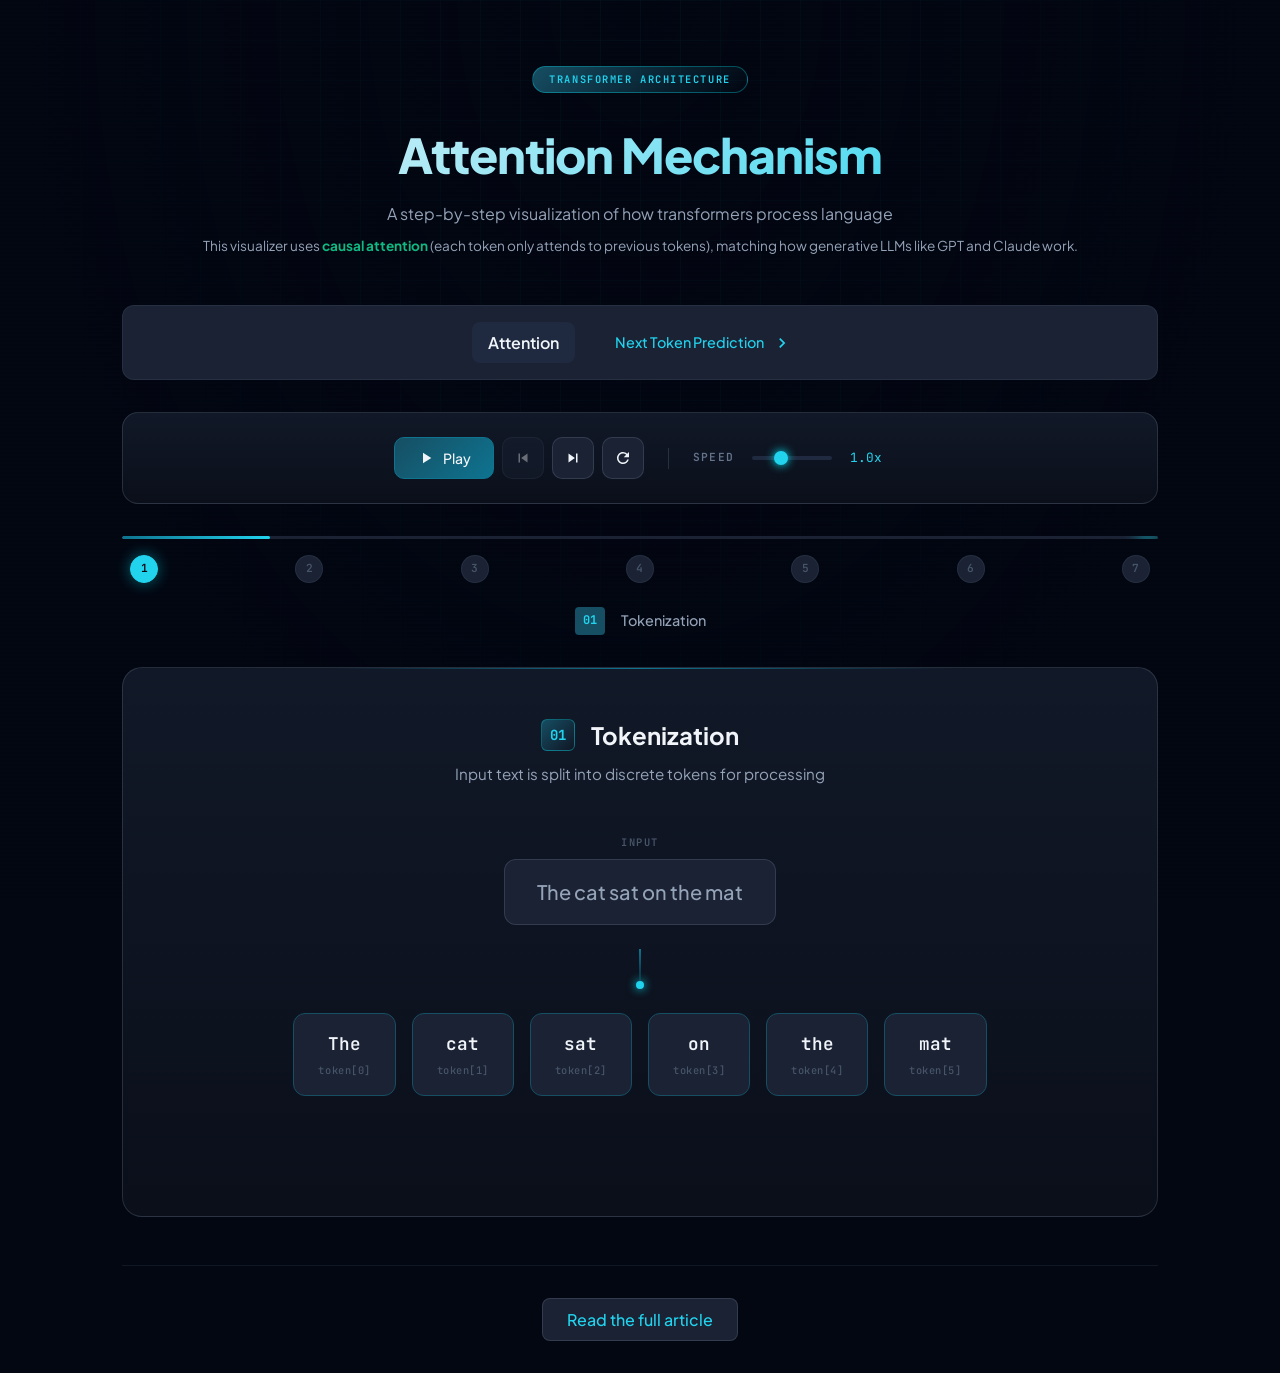
==== 2026-01-24-attention/visualizer/index.html @ 6d50a208 "docs: sync articles from thought-leadership" ====
<!DOCTYPE html>
<html lang="en">
<head>
    <meta charset="UTF-8">
    <meta name="viewport" content="width=device-width, initial-scale=1.0">
    <title>Attention Mechanism Visualizer</title>
    <link rel="preconnect" href="https://fonts.googleapis.com">
    <link rel="preconnect" href="https://fonts.gstatic.com" crossorigin>
    <link href="https://fonts.googleapis.com/css2?family=JetBrains+Mono:wght@400;500;600;700&family=Plus+Jakarta+Sans:wght@400;500;600;700;800&display=swap" rel="stylesheet">
    <link rel="stylesheet" href="style.css">
    <link rel="stylesheet" href="prediction.css">
</head>
<body>
    <div class="grid-bg"></div>
    <div class="scanline"></div>

    <div class="container">
        <header>
            <div class="badge">TRANSFORMER ARCHITECTURE</div>
            <h1>Attention Mechanism</h1>
            <p class="subtitle">A step-by-step visualization of how transformers process language</p>
            <p class="causal-note" style="font-size: 0.85rem; color: #94a3b8; margin-top: 0.5rem;">This visualizer uses <strong style="color: #10b981;">causal attention</strong> (each token only attends to previous tokens), matching how generative LLMs like GPT and Claude work.</p>
        </header>

        <nav class="visualizer-nav">
            <span class="nav-current">Attention</span>
            <a href="prediction.html" class="nav-link">
                Next Token Prediction
                <svg class="nav-icon" viewBox="0 0 24 24" fill="currentColor">
                    <path d="M8.59 16.59L13.17 12 8.59 7.41 10 6l6 6-6 6-1.41-1.41z"/>
                </svg>
            </a>
        </nav>

        <div class="control-panel">
            <div class="control-group">
                <button id="playPause" class="btn btn-primary">
                    <svg class="icon play-icon" viewBox="0 0 24 24" fill="currentColor">
                        <path d="M8 5v14l11-7z"/>
                    </svg>
                    <svg class="icon pause-icon" viewBox="0 0 24 24" fill="currentColor" style="display:none">
                        <path d="M6 19h4V5H6v14zm8-14v14h4V5h-4z"/>
                    </svg>
                    <span class="btn-text">Play</span>
                </button>
                <button id="stepBack" class="btn btn-secondary">
                    <svg class="icon" viewBox="0 0 24 24" fill="currentColor">
                        <path d="M6 6h2v12H6zm3.5 6l8.5 6V6z"/>
                    </svg>
                </button>
                <button id="stepForward" class="btn btn-secondary">
                    <svg class="icon" viewBox="0 0 24 24" fill="currentColor">
                        <path d="M6 18l8.5-6L6 6v12zM16 6v12h2V6h-2z"/>
                    </svg>
                </button>
                <button id="reset" class="btn btn-secondary">
                    <svg class="icon" viewBox="0 0 24 24" fill="currentColor">
                        <path d="M17.65 6.35A7.958 7.958 0 0012 4c-4.42 0-7.99 3.58-7.99 8s3.57 8 7.99 8c3.73 0 6.84-2.55 7.73-6h-2.08A5.99 5.99 0 0112 18c-3.31 0-6-2.69-6-6s2.69-6 6-6c1.66 0 3.14.69 4.22 1.78L13 11h7V4l-2.35 2.35z"/>
                    </svg>
                </button>
            </div>
            <div class="speed-control">
                <label for="speed">SPEED</label>
                <input type="range" id="speed" min="0.5" max="2" step="0.25" value="1">
                <span id="speedValue" class="speed-value">1.0x</span>
            </div>
        </div>

        <div class="progress-container">
            <div class="progress-track">
                <div class="progress-fill" id="progressFill"></div>
                <div class="progress-glow" id="progressGlow"></div>
            </div>
            <div class="step-markers">
                <div class="step-marker" data-step="1">1</div>
                <div class="step-marker" data-step="2">2</div>
                <div class="step-marker" data-step="3">3</div>
                <div class="step-marker" data-step="4">4</div>
                <div class="step-marker" data-step="5">5</div>
                <div class="step-marker" data-step="6">6</div>
                <div class="step-marker" data-step="7">7</div>
            </div>
            <div class="step-label" id="stepLabel">
                <span class="step-num">01</span>
                <span class="step-name">Tokenization</span>
            </div>
        </div>

        <main class="visualization-area">
            <!-- Step 1: Tokenization -->
            <section class="step step-1" id="step1">
                <div class="step-header">
                    <h2><span class="step-icon">01</span> Tokenization</h2>
                    <p class="step-desc">Input text is split into discrete tokens for processing</p>
                </div>
                <div class="input-display">
                    <div class="input-label">INPUT</div>
                    <div class="input-text" id="inputText">The cat sat on the mat</div>
                </div>
                <div class="connection-line"></div>
                <div class="tokens-container" id="tokensContainer"></div>
            </section>

            <!-- Step 2: Embeddings -->
            <section class="step step-2" id="step2">
                <div class="step-header">
                    <h2><span class="step-icon">02</span> Embeddings</h2>
                    <p class="step-desc">Each token is mapped to a high-dimensional vector representing its semantic meaning</p>
                </div>
                <div class="embeddings-container" id="embeddingsContainer"></div>
            </section>

            <!-- Step 3: Q, K, V Projections -->
            <section class="step step-3" id="step3">
                <div class="step-header">
                    <h2><span class="step-icon">03</span> Query, Key, Value Projections</h2>
                    <p class="step-desc">Each embedding is transformed into three distinct vectors through learned weight matrices</p>
                </div>
                <div class="qkv-container" id="qkvContainer">
                    <div class="qkv-column query-column">
                        <div class="qkv-header">
                            <div class="qkv-indicator"></div>
                            <h3>Query (Q)</h3>
                        </div>
                        <p class="qkv-desc">"What am I looking for?"</p>
                        <div class="qkv-vectors" id="queryVectors"></div>
                    </div>
                    <div class="qkv-column key-column">
                        <div class="qkv-header">
                            <div class="qkv-indicator"></div>
                            <h3>Key (K)</h3>
                        </div>
                        <p class="qkv-desc">"What do I contain?"</p>
                        <div class="qkv-vectors" id="keyVectors"></div>
                    </div>
                    <div class="qkv-column value-column">
                        <div class="qkv-header">
                            <div class="qkv-indicator"></div>
                            <h3>Value (V)</h3>
                        </div>
                        <p class="qkv-desc">"What information do I carry?"</p>
                        <div class="qkv-vectors" id="valueVectors"></div>
                    </div>
                </div>
            </section>

            <!-- Step 4: Attention Scores -->
            <section class="step step-4" id="step4">
                <div class="step-header">
                    <h2><span class="step-icon">04</span> Attention Scores</h2>
                    <p class="step-desc">Compute relevance between each Query and all Keys via dot product</p>
                </div>
                <div class="formula-display">
                    <code>Score[i,j] = Q[i] &middot; K[j] / &radic;d<sub>k</sub></code>
                </div>
                <div class="matrix-legend">
                    <div class="legend-item legend-query">
                        <span class="legend-dot"></span>
                        <span class="legend-label">Query (rows)</span>
                        <span class="legend-desc">"What am I looking for?"</span>
                    </div>
                    <div class="legend-item legend-key">
                        <span class="legend-dot"></span>
                        <span class="legend-label">Key (columns)</span>
                        <span class="legend-desc">"What do I contain?"</span>
                    </div>
                </div>
                <div class="matrix-container" id="scoresContainer">
                    <div class="matrix-y-axis">
                        <span class="axis-icon query-icon"></span>
                        <span class="axis-text">QUERY</span>
                    </div>
                    <div class="matrix-wrapper">
                        <div class="matrix-labels-top" id="keyLabels"></div>
                        <div class="matrix-content">
                            <div class="matrix-labels-side" id="queryLabels"></div>
                            <div class="attention-matrix" id="attentionMatrix"></div>
                        </div>
                    </div>
                    <div class="matrix-x-axis">
                        <span class="axis-icon key-icon"></span>
                        <span class="axis-text">KEY</span>
                    </div>
                </div>
            </section>

            <!-- Step 5: Softmax -->
            <section class="step step-5" id="step5">
                <div class="step-header">
                    <h2><span class="step-icon">05</span> Softmax Normalization</h2>
                    <p class="step-desc">Convert raw scores to probability distribution (each row sums to 1.0)</p>
                </div>
                <div class="formula-display">
                    <code>Attention[i] = softmax(Scores[i])</code>
                </div>
                <div class="matrix-legend">
                    <div class="legend-item legend-query">
                        <span class="legend-dot"></span>
                        <span class="legend-label">Query (rows)</span>
                        <span class="legend-desc">"What am I looking for?"</span>
                    </div>
                    <div class="legend-item legend-key">
                        <span class="legend-dot"></span>
                        <span class="legend-label">Key (columns)</span>
                        <span class="legend-desc">"What do I contain?"</span>
                    </div>
                </div>
                <div class="matrix-container" id="softmaxContainer">
                    <div class="matrix-y-axis">
                        <span class="axis-icon query-icon"></span>
                        <span class="axis-text">QUERY</span>
                    </div>
                    <div class="matrix-wrapper">
                        <div class="matrix-labels-top" id="softmaxKeyLabels"></div>
                        <div class="matrix-content">
                            <div class="matrix-labels-side" id="softmaxQueryLabels"></div>
                            <div class="attention-matrix softmax-matrix" id="softmaxMatrix"></div>
                        </div>
                    </div>
                    <div class="matrix-x-axis">
                        <span class="axis-icon key-icon"></span>
                        <span class="axis-text">KEY</span>
                    </div>
                </div>
            </section>

            <!-- Step 6: Weighted Values -->
            <section class="step step-6" id="step6">
                <div class="step-header">
                    <h2><span class="step-icon">06</span> Weighted Combination</h2>
                    <p class="step-desc">Compute output as weighted sum of Value vectors based on attention weights</p>
                </div>
                <div class="weighted-container" id="weightedContainer">
                    <div class="weighted-example" id="weightedExample">
                        <div class="weighted-focus">
                            <span class="focus-label">COMPUTING OUTPUT FOR</span>
                            <div class="weighted-token" id="highlightedToken">sat</div>
                        </div>
                        <div class="weighted-calculation" id="weightedCalc"></div>
                        <div class="weighted-result" id="weightedResult"></div>
                    </div>
                </div>
            </section>

            <!-- Step 7: Output -->
            <section class="step step-7" id="step7">
                <div class="step-header">
                    <h2><span class="step-icon">07</span> Contextual Outputs</h2>
                    <p class="step-desc">Each token now carries contextual information from tokens it attended to</p>
                </div>
                <div class="output-container" id="outputContainer">
                    <div class="output-tokens" id="outputTokens"></div>
                    <div class="output-insight">
                        <div class="insight-icon">
                            <svg viewBox="0 0 24 24" fill="currentColor">
                                <path d="M9 21c0 .55.45 1 1 1h4c.55 0 1-.45 1-1v-1H9v1zm3-19C8.14 2 5 5.14 5 9c0 2.38 1.19 4.47 3 5.74V17c0 .55.45 1 1 1h6c.55 0 1-.45 1-1v-2.26c1.81-1.27 3-3.36 3-5.74 0-3.86-3.14-7-7-7z"/>
                            </svg>
                        </div>
                        <p><strong>"sat"</strong> now encodes information about <strong>"cat"</strong> (the subject) and <strong>"The"</strong> (context)</p>
                        <p class="insight-detail">With causal attention, each token only sees previous tokens. This is how generative LLMs build context left-to-right.</p>
                    </div>
                </div>
            </section>
        </main>

        <footer>
            <div class="footer-content">
                <a href="../attention-substack.md" class="article-link">Read the full article</a>
            </div>
        </footer>
    </div>

    <script src="attention.js"></script>
</body>
</html>
---- 2026-01-24-attention/visualizer/style.css ----
/* Neural Blueprint - Attention Visualizer
   A technical schematic aesthetic for visualizing transformer attention */

/* ===== RESET & VARIABLES ===== */
*, *::before, *::after {
    box-sizing: border-box;
}

:root {
    /* Deep space palette */
    --bg-void: #030712;
    --bg-primary: #0a0f1a;
    --bg-secondary: #111827;
    --bg-tertiary: #1a2234;
    --bg-elevated: #1f2a40;

    /* Electric accents */
    --cyan-glow: #00f0ff;
    --cyan-bright: #22d3ee;
    --cyan-muted: #0e7490;
    --cyan-dim: #164e63;

    /* Warm highlights */
    --amber-glow: #fbbf24;
    --amber-bright: #f59e0b;
    --amber-muted: #b45309;

    /* Semantic colors */
    --query-color: #3b82f6;
    --query-glow: #60a5fa;
    --key-color: #10b981;
    --key-glow: #34d399;
    --value-color: #a855f7;
    --value-glow: #c084fc;

    /* Text */
    --text-primary: #f1f5f9;
    --text-secondary: #94a3b8;
    --text-tertiary: #64748b;
    --text-dim: #475569;

    /* Borders */
    --border-subtle: rgba(148, 163, 184, 0.1);
    --border-default: rgba(148, 163, 184, 0.2);
    --border-accent: rgba(0, 240, 255, 0.3);

    /* Typography */
    --font-display: 'Plus Jakarta Sans', -apple-system, BlinkMacSystemFont, sans-serif;
    --font-mono: 'JetBrains Mono', 'SF Mono', 'Fira Code', monospace;

    /* Spacing */
    --space-xs: 0.25rem;
    --space-sm: 0.5rem;
    --space-md: 1rem;
    --space-lg: 1.5rem;
    --space-xl: 2rem;
    --space-2xl: 3rem;

    /* Animation */
    --ease-out-expo: cubic-bezier(0.16, 1, 0.3, 1);
    --ease-in-out: cubic-bezier(0.4, 0, 0.2, 1);
}

/* ===== BASE ===== */
html {
    font-size: 16px;
    -webkit-font-smoothing: antialiased;
    -moz-osx-font-smoothing: grayscale;
}

body {
    font-family: var(--font-display);
    background: var(--bg-void);
    color: var(--text-primary);
    margin: 0;
    padding: 0;
    min-height: 100vh;
    line-height: 1.6;
    overflow-x: hidden;
}

/* ===== GRID BACKGROUND ===== */
.grid-bg {
    position: fixed;
    inset: 0;
    background-image:
        linear-gradient(rgba(0, 240, 255, 0.03) 1px, transparent 1px),
        linear-gradient(90deg, rgba(0, 240, 255, 0.03) 1px, transparent 1px);
    background-size: 40px 40px;
    pointer-events: none;
    z-index: 0;
}

.grid-bg::after {
    content: '';
    position: absolute;
    inset: 0;
    background: radial-gradient(ellipse at 50% 0%, transparent 0%, var(--bg-void) 70%);
}

/* Subtle scanline effect */
.scanline {
    position: fixed;
    inset: 0;
    background: repeating-linear-gradient(
        0deg,
        transparent,
        transparent 2px,
        rgba(0, 0, 0, 0.03) 2px,
        rgba(0, 0, 0, 0.03) 4px
    );
    pointer-events: none;
    z-index: 1;
}

/* ===== CONTAINER ===== */
.container {
    position: relative;
    z-index: 2;
    max-width: 1100px;
    margin: 0 auto;
    padding: var(--space-xl);
}

/* ===== HEADER ===== */
header {
    text-align: center;
    margin-bottom: var(--space-2xl);
    padding-top: var(--space-xl);
}

.badge {
    display: inline-block;
    padding: var(--space-xs) var(--space-md);
    background: linear-gradient(135deg, var(--cyan-dim), transparent);
    border: 1px solid var(--border-accent);
    border-radius: 100px;
    font-family: var(--font-mono);
    font-size: 0.65rem;
    font-weight: 600;
    letter-spacing: 0.15em;
    color: var(--cyan-bright);
    margin-bottom: var(--space-lg);
    text-transform: uppercase;
}

header h1 {
    font-size: clamp(2rem, 5vw, 3rem);
    font-weight: 800;
    margin: 0 0 var(--space-sm) 0;
    background: linear-gradient(135deg, var(--text-primary) 0%, var(--cyan-bright) 50%, var(--text-primary) 100%);
    background-size: 200% auto;
    -webkit-background-clip: text;
    -webkit-text-fill-color: transparent;
    background-clip: text;
    animation: shimmer 8s linear infinite;
    letter-spacing: -0.02em;
}

@keyframes shimmer {
    0%, 100% { background-position: 0% center; }
    50% { background-position: 200% center; }
}

.subtitle {
    color: var(--text-secondary);
    font-size: 1rem;
    margin: 0;
    font-weight: 400;
}

/* ===== CONTROL PANEL ===== */
.control-panel {
    display: flex;
    flex-wrap: wrap;
    gap: var(--space-lg);
    justify-content: center;
    align-items: center;
    margin-bottom: var(--space-xl);
    padding: var(--space-lg);
    background: linear-gradient(180deg, var(--bg-secondary), var(--bg-primary));
    border: 1px solid var(--border-default);
    border-radius: 16px;
    position: relative;
}

.control-panel::before {
    content: '';
    position: absolute;
    inset: -1px;
    border-radius: 17px;
    background: linear-gradient(180deg, var(--border-accent), transparent);
    z-index: -1;
    opacity: 0.5;
}

.control-group {
    display: flex;
    gap: var(--space-sm);
}

.btn {
    display: flex;
    align-items: center;
    justify-content: center;
    gap: var(--space-sm);
    padding: var(--space-sm) var(--space-md);
    border: 1px solid var(--border-default);
    border-radius: 10px;
    background: var(--bg-tertiary);
    color: var(--text-primary);
    font-family: var(--font-display);
    font-size: 0.875rem;
    font-weight: 500;
    cursor: pointer;
    transition: all 0.2s var(--ease-in-out);
    position: relative;
    overflow: hidden;
}

.btn::before {
    content: '';
    position: absolute;
    inset: 0;
    background: linear-gradient(180deg, rgba(255,255,255,0.05), transparent);
    opacity: 0;
    transition: opacity 0.2s;
}

.btn:hover::before {
    opacity: 1;
}

.btn:hover {
    border-color: var(--cyan-muted);
    transform: translateY(-1px);
}

.btn:active {
    transform: translateY(0);
}

.btn:disabled {
    opacity: 0.4;
    cursor: not-allowed;
    transform: none;
}

.btn-primary {
    background: linear-gradient(135deg, var(--cyan-dim), var(--cyan-muted));
    border-color: var(--cyan-muted);
    min-width: 100px;
}

.btn-primary:hover {
    background: linear-gradient(135deg, var(--cyan-muted), var(--cyan-dim));
    border-color: var(--cyan-bright);
    box-shadow: 0 0 20px rgba(0, 240, 255, 0.2);
}

.btn .icon {
    width: 18px;
    height: 18px;
}

.btn-secondary {
    width: 42px;
    height: 42px;
    padding: 0;
}

.speed-control {
    display: flex;
    align-items: center;
    gap: var(--space-md);
    padding-left: var(--space-lg);
    border-left: 1px solid var(--border-default);
}

.speed-control label {
    font-family: var(--font-mono);
    font-size: 0.7rem;
    font-weight: 600;
    letter-spacing: 0.1em;
    color: var(--text-tertiary);
}

.speed-control input[type="range"] {
    width: 80px;
    height: 4px;
    -webkit-appearance: none;
    appearance: none;
    background: var(--bg-elevated);
    border-radius: 2px;
    cursor: pointer;
}

.speed-control input[type="range"]::-webkit-slider-thumb {
    -webkit-appearance: none;
    width: 14px;
    height: 14px;
    background: var(--cyan-bright);
    border-radius: 50%;
    box-shadow: 0 0 10px var(--cyan-glow);
    cursor: pointer;
}

.speed-value {
    font-family: var(--font-mono);
    font-size: 0.8rem;
    color: var(--cyan-bright);
    min-width: 36px;
}

/* ===== PROGRESS ===== */
.progress-container {
    margin-bottom: var(--space-xl);
}

.progress-track {
    height: 3px;
    background: var(--bg-tertiary);
    border-radius: 2px;
    position: relative;
    overflow: hidden;
}

.progress-fill {
    position: absolute;
    left: 0;
    top: 0;
    height: 100%;
    width: 14.28%;
    background: linear-gradient(90deg, var(--cyan-muted), var(--cyan-bright));
    border-radius: 2px;
    transition: width 0.5s var(--ease-out-expo);
}

.progress-glow {
    position: absolute;
    right: 0;
    top: -4px;
    width: 20px;
    height: 11px;
    background: var(--cyan-glow);
    filter: blur(8px);
    opacity: 0.6;
    transition: left 0.5s var(--ease-out-expo);
}

.step-markers {
    display: flex;
    justify-content: space-between;
    margin-top: var(--space-md);
    padding: 0 var(--space-sm);
}

.step-marker {
    width: 28px;
    height: 28px;
    display: flex;
    align-items: center;
    justify-content: center;
    font-family: var(--font-mono);
    font-size: 0.7rem;
    font-weight: 600;
    color: var(--text-dim);
    background: var(--bg-tertiary);
    border: 1px solid var(--border-subtle);
    border-radius: 50%;
    transition: all 0.3s var(--ease-in-out);
}

.step-marker.active {
    color: var(--bg-void);
    background: var(--cyan-bright);
    border-color: var(--cyan-bright);
    box-shadow: 0 0 15px rgba(0, 240, 255, 0.4);
}

.step-marker.completed {
    color: var(--cyan-bright);
    border-color: var(--cyan-muted);
}

.step-label {
    display: flex;
    align-items: center;
    justify-content: center;
    gap: var(--space-md);
    margin-top: var(--space-lg);
    font-family: var(--font-display);
}

.step-num {
    font-family: var(--font-mono);
    font-size: 0.75rem;
    font-weight: 700;
    color: var(--cyan-bright);
    padding: var(--space-xs) var(--space-sm);
    background: var(--cyan-dim);
    border-radius: 4px;
}

.step-name {
    font-size: 0.9rem;
    font-weight: 500;
    color: var(--text-secondary);
}

/* ===== VISUALIZATION AREA ===== */
.visualization-area {
    background: linear-gradient(180deg, var(--bg-secondary), var(--bg-primary));
    border: 1px solid var(--border-default);
    border-radius: 20px;
    padding: var(--space-2xl);
    min-height: 550px;
    position: relative;
    overflow: hidden;
}

.visualization-area::before {
    content: '';
    position: absolute;
    top: 0;
    left: 50%;
    transform: translateX(-50%);
    width: 60%;
    height: 1px;
    background: linear-gradient(90deg, transparent, var(--cyan-muted), transparent);
}

.step {
    display: none;
    animation: stepFadeIn 0.6s var(--ease-out-expo);
}

.step.active {
    display: block;
}

@keyframes stepFadeIn {
    from {
        opacity: 0;
        transform: translateY(20px);
    }
    to {
        opacity: 1;
        transform: translateY(0);
    }
}

.step-header {
    text-align: center;
    margin-bottom: var(--space-2xl);
}

.step-header h2 {
    font-size: 1.5rem;
    font-weight: 700;
    margin: 0 0 var(--space-sm) 0;
    color: var(--text-primary);
    display: flex;
    align-items: center;
    justify-content: center;
    gap: var(--space-md);
}

.step-icon {
    font-family: var(--font-mono);
    font-size: 0.875rem;
    font-weight: 700;
    color: var(--cyan-bright);
    padding: var(--space-xs) var(--space-sm);
    background: linear-gradient(135deg, var(--cyan-dim), transparent);
    border: 1px solid var(--border-accent);
    border-radius: 6px;
}

.step-desc {
    color: var(--text-secondary);
    font-size: 0.95rem;
    margin: 0;
    max-width: 600px;
    margin-inline: auto;
}

/* ===== STEP 1: TOKENIZATION ===== */
.input-display {
    display: flex;
    flex-direction: column;
    align-items: center;
    gap: var(--space-sm);
    margin-bottom: var(--space-lg);
}

.input-label {
    font-family: var(--font-mono);
    font-size: 0.65rem;
    font-weight: 600;
    letter-spacing: 0.15em;
    color: var(--text-dim);
}

.input-text {
    font-size: 1.25rem;
    font-weight: 500;
    color: var(--text-secondary);
    padding: var(--space-md) var(--space-xl);
    background: var(--bg-tertiary);
    border: 1px solid var(--border-default);
    border-radius: 12px;
    position: relative;
}

.connection-line {
    width: 2px;
    height: 40px;
    background: linear-gradient(180deg, var(--cyan-muted), transparent);
    margin: 0 auto var(--space-lg);
    position: relative;
}

.connection-line::after {
    content: '';
    position: absolute;
    bottom: 0;
    left: 50%;
    transform: translateX(-50%);
    width: 8px;
    height: 8px;
    background: var(--cyan-bright);
    border-radius: 50%;
    box-shadow: 0 0 10px var(--cyan-glow);
    animation: pulse 2s ease-in-out infinite;
}

@keyframes pulse {
    0%, 100% { opacity: 1; transform: translateX(-50%) scale(1); }
    50% { opacity: 0.5; transform: translateX(-50%) scale(0.8); }
}

.tokens-container {
    display: flex;
    flex-wrap: wrap;
    gap: var(--space-md);
    justify-content: center;
}

.token {
    display: flex;
    flex-direction: column;
    align-items: center;
    gap: var(--space-xs);
    padding: var(--space-md) var(--space-lg);
    background: var(--bg-tertiary);
    border: 1px solid var(--cyan-dim);
    border-radius: 12px;
    font-family: var(--font-mono);
    opacity: 0;
    transform: translateY(20px) scale(0.9);
    transition: all 0.4s var(--ease-out-expo);
    position: relative;
    overflow: hidden;
}

.token::before {
    content: '';
    position: absolute;
    inset: 0;
    background: linear-gradient(135deg, rgba(0, 240, 255, 0.1), transparent);
    opacity: 0;
    transition: opacity 0.3s;
}

.token.visible {
    opacity: 1;
    transform: translateY(0) scale(1);
}

.token:hover {
    border-color: var(--cyan-bright);
    box-shadow: 0 0 25px rgba(0, 240, 255, 0.15);
}

.token:hover::before {
    opacity: 1;
}

.token-text {
    font-size: 1.1rem;
    font-weight: 600;
    color: var(--text-primary);
}

.token-index {
    font-size: 0.65rem;
    font-weight: 500;
    color: var(--text-dim);
    letter-spacing: 0.05em;
}

/* ===== STEP 2: EMBEDDINGS ===== */
.embeddings-container {
    display: flex;
    flex-wrap: wrap;
    gap: var(--space-lg);
    justify-content: center;
}

.embedding {
    display: flex;
    flex-direction: column;
    align-items: center;
    gap: var(--space-sm);
    padding: var(--space-md);
    background: var(--bg-tertiary);
    border: 1px solid var(--border-default);
    border-radius: 12px;
    opacity: 0;
    transform: scale(0.8);
    transition: all 0.5s var(--ease-out-expo);
    min-width: 140px;
}

.embedding.visible {
    opacity: 1;
    transform: scale(1);
}

.embedding-label {
    font-family: var(--font-mono);
    font-size: 0.9rem;
    font-weight: 600;
    color: var(--cyan-bright);
}

.embedding-vector-text {
    font-family: var(--font-mono);
    font-size: 0.65rem;
    color: var(--text-dim);
    letter-spacing: -0.02em;
}

.embedding-vector {
    display: flex;
    flex-direction: column;
    gap: 3px;
    padding: var(--space-sm);
    background: var(--bg-elevated);
    border-radius: 8px;
    width: 100%;
}

.embedding-value {
    height: 6px;
    border-radius: 3px;
    background: linear-gradient(90deg, var(--cyan-muted), var(--cyan-bright));
    opacity: 0;
    transform: scaleX(0);
    transform-origin: left;
    transition: all 0.4s var(--ease-out-expo);
}

.embedding-value.visible {
    opacity: 1;
    transform: scaleX(1);
}

/* ===== STEP 3: Q, K, V ===== */
.qkv-container {
    display: grid;
    grid-template-columns: repeat(3, 1fr);
    gap: var(--space-xl);
}

.qkv-column {
    text-align: center;
}

.qkv-header {
    display: flex;
    align-items: center;
    justify-content: center;
    gap: var(--space-sm);
    margin-bottom: var(--space-xs);
}

.qkv-indicator {
    width: 10px;
    height: 10px;
    border-radius: 50%;
    animation: indicatorPulse 2s ease-in-out infinite;
}

@keyframes indicatorPulse {
    0%, 100% { opacity: 1; }
    50% { opacity: 0.4; }
}

.query-column .qkv-indicator { background: var(--query-color); box-shadow: 0 0 10px var(--query-glow); }
.key-column .qkv-indicator { background: var(--key-color); box-shadow: 0 0 10px var(--key-glow); }
.value-column .qkv-indicator { background: var(--value-color); box-shadow: 0 0 10px var(--value-glow); }

.qkv-column h3 {
    margin: 0;
    font-size: 1rem;
    font-weight: 700;
}

.query-column h3 { color: var(--query-glow); }
.key-column h3 { color: var(--key-glow); }
.value-column h3 { color: var(--value-glow); }

.qkv-desc {
    color: var(--text-dim);
    font-size: 0.8rem;
    font-style: italic;
    margin: 0 0 var(--space-md) 0;
}

.qkv-vectors {
    display: flex;
    flex-direction: column;
    gap: var(--space-sm);
    align-items: center;
}

.qkv-item {
    display: flex;
    align-items: center;
    gap: var(--space-sm);
    padding: var(--space-sm) var(--space-md);
    background: var(--bg-elevated);
    border-radius: 8px;
    opacity: 0;
    transform: translateX(-20px);
    transition: all 0.4s var(--ease-out-expo);
    width: 100%;
    max-width: 200px;
}

.query-column .qkv-item { border-left: 3px solid var(--query-color); }
.key-column .qkv-item { border-left: 3px solid var(--key-color); }
.value-column .qkv-item { border-left: 3px solid var(--value-color); }

.qkv-item.visible {
    opacity: 1;
    transform: translateX(0);
}

.qkv-token {
    font-family: var(--font-mono);
    font-size: 0.8rem;
    font-weight: 600;
    color: var(--text-primary);
    min-width: 36px;
    text-align: left;
}

.qkv-vector-text {
    font-family: var(--font-mono);
    font-size: 0.6rem;
    color: var(--text-dim);
    flex: 1;
    text-align: right;
}

.qkv-vector {
    display: flex;
    gap: 2px;
}

.qkv-cell {
    width: 6px;
    height: 16px;
    border-radius: 2px;
    transition: opacity 0.3s;
}

.query-column .qkv-cell { background: var(--query-color); }
.key-column .qkv-cell { background: var(--key-color); }
.value-column .qkv-cell { background: var(--value-color); }

/* ===== STEP 4 & 5: MATRICES ===== */
.formula-display {
    text-align: center;
    margin-bottom: var(--space-lg);
}

.formula-display code {
    font-family: var(--font-mono);
    font-size: 0.9rem;
    color: var(--cyan-bright);
    padding: var(--space-sm) var(--space-lg);
    background: var(--bg-tertiary);
    border: 1px solid var(--border-accent);
    border-radius: 8px;
    display: inline-block;
}

/* Matrix Legend */
.matrix-legend {
    display: flex;
    justify-content: center;
    gap: var(--space-2xl);
    margin-bottom: var(--space-xl);
    padding: var(--space-md) var(--space-xl);
    background: var(--bg-tertiary);
    border: 1px solid var(--border-subtle);
    border-radius: 12px;
}

.legend-item {
    display: flex;
    align-items: center;
    gap: var(--space-sm);
}

.legend-dot {
    width: 12px;
    height: 12px;
    border-radius: 50%;
    flex-shrink: 0;
}

.legend-query .legend-dot {
    background: var(--query-color);
    box-shadow: 0 0 8px var(--query-glow);
}

.legend-key .legend-dot {
    background: var(--key-color);
    box-shadow: 0 0 8px var(--key-glow);
}

.legend-label {
    font-family: var(--font-mono);
    font-size: 0.8rem;
    font-weight: 600;
    color: var(--text-primary);
}

.legend-query .legend-label {
    color: var(--query-glow);
}

.legend-key .legend-label {
    color: var(--key-glow);
}

.legend-desc {
    font-size: 0.75rem;
    color: var(--text-dim);
    font-style: italic;
}

.matrix-container {
    display: flex;
    flex-wrap: wrap;
    align-items: center;
    justify-content: center;
    gap: var(--space-md);
    position: relative;
}

/* Vertical axis (Query) */
.matrix-y-axis {
    display: flex;
    flex-direction: column;
    align-items: center;
    gap: var(--space-xs);
    writing-mode: vertical-rl;
    transform: rotate(180deg);
    padding: var(--space-sm);
}

.matrix-y-axis .axis-text {
    font-family: var(--font-mono);
    font-size: 0.7rem;
    font-weight: 700;
    letter-spacing: 0.15em;
    color: var(--query-glow);
}

/* Horizontal axis (Key) */
.matrix-x-axis {
    display: flex;
    align-items: center;
    justify-content: center;
    gap: var(--space-sm);
    padding: var(--space-sm);
    flex-basis: 100%;
    margin-top: var(--space-sm);
    /* Offset to align with matrix cells (accounting for y-axis + row labels) */
    padding-left: 100px;
}

.matrix-x-axis .axis-text {
    font-family: var(--font-mono);
    font-size: 0.7rem;
    font-weight: 700;
    letter-spacing: 0.15em;
    color: var(--key-glow);
}

/* Axis icons */
.axis-icon {
    width: 10px;
    height: 10px;
    border-radius: 50%;
}

.query-icon {
    background: var(--query-color);
    box-shadow: 0 0 6px var(--query-glow);
}

.key-icon {
    background: var(--key-color);
    box-shadow: 0 0 6px var(--key-glow);
}

.matrix-wrapper {
    position: relative;
    display: flex;
    flex-direction: column;
    gap: var(--space-sm);
    margin-bottom: var(--space-xl);
}

.matrix-labels-top {
    display: flex;
    gap: 4px;
    padding-left: 60px;
}

.matrix-content {
    display: flex;
    gap: var(--space-sm);
}

.matrix-labels-side {
    display: flex;
    flex-direction: column;
    gap: 4px;
    justify-content: flex-start;
}

.matrix-label {
    font-family: var(--font-mono);
    font-size: 0.7rem;
    font-weight: 500;
    width: 52px;
    height: 52px;
    display: flex;
    align-items: center;
    justify-content: center;
}

.matrix-row-label {
    font-family: var(--font-mono);
    font-size: 0.7rem;
    font-weight: 500;
    width: 56px;
    height: 52px;
    display: flex;
    align-items: center;
    justify-content: flex-end;
    padding-right: var(--space-sm);
}

.attention-matrix {
    display: grid;
    gap: 4px;
}

.attention-cell {
    width: 52px;
    height: 52px;
    border-radius: 6px;
    display: flex;
    align-items: center;
    justify-content: center;
    font-family: var(--font-mono);
    font-size: 0.7rem;
    font-weight: 600;
    transition: all 0.3s var(--ease-out-expo);
    opacity: 0;
    transform: scale(0.5);
    cursor: default;
    position: relative;
    overflow: hidden;
}

.attention-cell::before {
    content: '';
    position: absolute;
    inset: 0;
    background: linear-gradient(135deg, rgba(255,255,255,0.1), transparent);
    opacity: 0;
    transition: opacity 0.2s;
}

.attention-cell.visible {
    opacity: 1;
    transform: scale(1);
}

.attention-cell:hover {
    transform: scale(1.1);
    z-index: 10;
    box-shadow: 0 0 20px rgba(0, 0, 0, 0.5);
}

.attention-cell:hover::before {
    opacity: 1;
}

/* Softmax matrix specific styles */
.softmax-matrix .attention-cell {
    font-weight: 700;
}

/* ===== STEP 6: WEIGHTED ===== */
.weighted-container {
    display: flex;
    justify-content: center;
}

.weighted-example {
    display: flex;
    flex-direction: column;
    align-items: center;
    gap: var(--space-xl);
    padding: var(--space-xl);
    background: var(--bg-tertiary);
    border: 1px solid var(--border-default);
    border-radius: 16px;
    width: 100%;
    max-width: 650px;
}

.weighted-focus {
    display: flex;
    flex-direction: column;
    align-items: center;
    gap: var(--space-sm);
}

.focus-label {
    font-family: var(--font-mono);
    font-size: 0.65rem;
    font-weight: 600;
    letter-spacing: 0.15em;
    color: var(--text-dim);
}

.weighted-token {
    font-family: var(--font-mono);
    font-size: 1.5rem;
    font-weight: 700;
    padding: var(--space-sm) var(--space-xl);
    background: linear-gradient(135deg, var(--amber-muted), var(--amber-bright));
    border-radius: 10px;
    color: var(--bg-void);
    box-shadow: 0 0 30px rgba(251, 191, 36, 0.3);
}

.weighted-calculation {
    display: flex;
    flex-direction: column;
    gap: var(--space-sm);
    width: 100%;
}

.weight-term {
    display: flex;
    align-items: center;
    gap: var(--space-sm);
    padding: var(--space-sm) var(--space-md);
    background: var(--bg-elevated);
    border-radius: 8px;
    opacity: 0;
    transform: translateX(-20px);
    transition: all 0.4s var(--ease-out-expo);
    font-size: 0.85rem;
}

.weight-term.visible {
    opacity: 1;
    transform: translateX(0);
}

.weight-value {
    font-family: var(--font-mono);
    font-weight: 700;
    color: var(--amber-bright);
    min-width: 45px;
}

.weight-times {
    color: var(--text-dim);
}

.weight-token {
    font-family: var(--font-mono);
    color: var(--value-glow);
    font-weight: 500;
}

.weight-vector-text {
    font-family: var(--font-mono);
    font-size: 0.7rem;
    color: var(--text-dim);
}

.weight-equals {
    color: var(--text-dim);
}

.weight-partial {
    font-family: var(--font-mono);
    font-size: 0.7rem;
    color: var(--key-glow);
    margin-left: auto;
}

.weighted-result {
    padding: var(--space-lg);
    background: var(--bg-secondary);
    border: 2px solid var(--key-color);
    border-radius: 12px;
    text-align: center;
    opacity: 0;
    transform: translateY(10px);
    transition: all 0.5s var(--ease-out-expo);
    width: 100%;
}

.weighted-result.visible {
    opacity: 1;
    transform: translateY(0);
}

.weighted-result-label {
    font-size: 0.8rem;
    color: var(--text-secondary);
    margin-bottom: var(--space-sm);
}

.weighted-result-value {
    font-family: var(--font-mono);
    font-size: 1rem;
    color: var(--key-glow);
}

/* ===== STEP 7: OUTPUT ===== */
.output-container {
    display: flex;
    flex-direction: column;
    align-items: center;
    gap: var(--space-2xl);
}

.output-tokens {
    display: grid;
    grid-template-columns: repeat(auto-fit, minmax(170px, 1fr));
    gap: var(--space-md);
    width: 100%;
    max-width: 900px;
}

.output-token {
    display: flex;
    flex-direction: column;
    gap: var(--space-sm);
    padding: var(--space-md);
    background: var(--bg-tertiary);
    border: 1px solid var(--key-dim, var(--border-default));
    border-radius: 12px;
    opacity: 0;
    transform: translateY(20px);
    transition: all 0.5s var(--ease-out-expo);
}

.output-token.visible {
    opacity: 1;
    transform: translateY(0);
}

.output-token.highlighted {
    border-color: var(--amber-bright);
    background: linear-gradient(135deg, rgba(251, 191, 36, 0.1), var(--bg-tertiary));
    box-shadow: 0 0 20px rgba(251, 191, 36, 0.15);
}

.output-token-label {
    font-family: var(--font-mono);
    font-size: 1rem;
    font-weight: 700;
    color: var(--text-primary);
    text-align: center;
}

.output-vector-text {
    font-family: var(--font-mono);
    font-size: 0.65rem;
    color: var(--key-glow);
    text-align: center;
}

/* Attention bar chart */
.attention-bars {
    display: flex;
    flex-direction: column;
    gap: 4px;
    margin-top: var(--space-sm);
    padding-top: var(--space-sm);
    border-top: 1px solid var(--border-subtle);
}

.attention-bar-item {
    display: flex;
    align-items: center;
    gap: 6px;
    font-size: 0.6rem;
}

.attention-bar-label {
    width: 26px;
    text-align: right;
    color: var(--text-dim);
    font-family: var(--font-mono);
    font-weight: 500;
}

.attention-bar-track {
    flex: 1;
    height: 6px;
    background: var(--bg-primary);
    border-radius: 3px;
    overflow: hidden;
}

.attention-bar-fill {
    height: 100%;
    background: var(--cyan-muted);
    border-radius: 3px;
    transition: width 0.5s var(--ease-out-expo);
    opacity: 0.5;
}

.attention-bar-fill.high {
    background: linear-gradient(90deg, var(--key-color), var(--key-glow));
    opacity: 1;
}

.attention-bar-fill.medium {
    background: var(--cyan-bright);
    opacity: 0.7;
}

.attention-bar-fill.low {
    background: var(--text-dim);
    opacity: 0.3;
}

.attention-bar-value {
    width: 28px;
    text-align: right;
    font-family: var(--font-mono);
    font-weight: 600;
    color: var(--text-dim);
}

.attention-bar-fill.high + .attention-bar-value,
.attention-bar-item:has(.attention-bar-fill.high) .attention-bar-value {
    color: var(--key-glow);
}

/* Output insight */
.output-insight {
    display: flex;
    align-items: flex-start;
    gap: var(--space-lg);
    padding: var(--space-lg);
    background: linear-gradient(135deg, var(--bg-tertiary), var(--bg-secondary));
    border: 1px solid var(--border-accent);
    border-radius: 12px;
    max-width: 600px;
}

.insight-icon {
    flex-shrink: 0;
    width: 40px;
    height: 40px;
    display: flex;
    align-items: center;
    justify-content: center;
    background: linear-gradient(135deg, var(--amber-muted), var(--amber-bright));
    border-radius: 10px;
    color: var(--bg-void);
}

.insight-icon svg {
    width: 22px;
    height: 22px;
}

.output-insight p {
    margin: 0 0 var(--space-sm) 0;
    color: var(--text-secondary);
    font-size: 0.95rem;
    line-height: 1.6;
}

.output-insight p:last-child {
    margin-bottom: 0;
}

.output-insight strong {
    color: var(--text-primary);
}

.insight-detail {
    font-size: 0.85rem !important;
    color: var(--text-tertiary) !important;
}

/* ===== FOOTER ===== */
footer {
    margin-top: var(--space-2xl);
    padding-top: var(--space-xl);
    border-top: 1px solid var(--border-subtle);
}

.footer-content {
    display: flex;
    flex-direction: column;
    align-items: center;
    gap: var(--space-md);
    text-align: center;
}

footer p {
    margin: 0;
    color: var(--text-dim);
    font-size: 0.85rem;
}

footer a {
    color: var(--cyan-bright);
    text-decoration: none;
    transition: color 0.2s;
}

footer a:hover {
    color: var(--cyan-glow);
    text-decoration: underline;
}

.article-link {
    display: inline-flex;
    align-items: center;
    gap: var(--space-sm);
    padding: var(--space-sm) var(--space-lg);
    background: var(--bg-tertiary);
    border: 1px solid var(--border-default);
    border-radius: 8px;
    font-weight: 500;
    transition: all 0.2s;
}

.article-link:hover {
    background: var(--bg-elevated);
    border-color: var(--cyan-muted);
    text-decoration: none;
}

/* ===== RESPONSIVE ===== */
@media (max-width: 768px) {
    .container {
        padding: var(--space-md);
    }

    .visualization-area {
        padding: var(--space-lg);
    }

    .qkv-container {
        grid-template-columns: 1fr;
        gap: var(--space-lg);
    }

    .control-panel {
        flex-direction: column;
    }

    .speed-control {
        padding-left: 0;
        border-left: none;
        padding-top: var(--space-md);
        border-top: 1px solid var(--border-default);
        width: 100%;
        justify-content: center;
    }

    .matrix-legend {
        flex-direction: column;
        gap: var(--space-md);
        align-items: flex-start;
    }

    .legend-desc {
        display: none;
    }

    .attention-cell,
    .matrix-label {
        width: 40px;
        height: 40px;
        font-size: 0.6rem;
    }

    .matrix-row-label {
        width: 44px;
        height: 40px;
        font-size: 0.6rem;
    }

    .matrix-y-axis {
        display: none;
    }

    .matrix-x-axis {
        position: static;
        transform: none;
        margin-top: var(--space-md);
    }

    .output-tokens {
        grid-template-columns: repeat(2, 1fr);
    }
}

@media (max-width: 480px) {
    .output-tokens {
        grid-template-columns: 1fr;
    }

    .step-markers {
        display: none;
    }
}
---- 2026-01-24-attention/visualizer/prediction.css ----
/* Prediction Visualizer - Additional Styles */

/* ===== NAVIGATION ===== */
.visualizer-nav {
    display: flex;
    align-items: center;
    justify-content: center;
    gap: var(--space-lg);
    margin-bottom: var(--space-xl);
    padding: var(--space-md);
    background: var(--bg-tertiary);
    border: 1px solid var(--border-subtle);
    border-radius: 12px;
}

.nav-link {
    display: flex;
    align-items: center;
    gap: var(--space-sm);
    color: var(--cyan-bright);
    text-decoration: none;
    font-size: 0.9rem;
    font-weight: 500;
    padding: var(--space-sm) var(--space-md);
    border-radius: 8px;
    transition: all 0.2s var(--ease-in-out);
}

.nav-link:hover {
    background: var(--bg-elevated);
    color: var(--cyan-glow);
}

.nav-icon {
    width: 20px;
    height: 20px;
}

.nav-current {
    color: var(--text-primary);
    font-weight: 600;
    padding: var(--space-sm) var(--space-md);
    background: var(--bg-elevated);
    border-radius: 8px;
}

/* ===== STEP 1: CONTEXT INPUT ===== */
.context-display {
    display: flex;
    flex-direction: column;
    align-items: center;
    gap: var(--space-sm);
    margin-bottom: var(--space-lg);
}

.context-label {
    font-family: var(--font-mono);
    font-size: 0.65rem;
    font-weight: 600;
    letter-spacing: 0.15em;
    color: var(--text-dim);
}

.context-text {
    font-size: 1.25rem;
    font-weight: 500;
    color: var(--text-primary);
    padding: var(--space-md) var(--space-xl);
    background: var(--bg-tertiary);
    border: 1px solid var(--border-default);
    border-radius: 12px;
}

.enriched-tokens-container {
    display: flex;
    flex-wrap: wrap;
    gap: var(--space-md);
    justify-content: center;
    margin-bottom: var(--space-lg);
}

.enriched-token {
    display: flex;
    flex-direction: column;
    align-items: center;
    gap: var(--space-xs);
    padding: var(--space-md) var(--space-lg);
    background: var(--bg-tertiary);
    border: 1px solid var(--border-default);
    border-radius: 12px;
    opacity: 0;
    transform: translateY(20px);
    transition: all 0.4s var(--ease-out-expo);
}

.enriched-token.visible {
    opacity: 1;
    transform: translateY(0);
}

.enriched-token.last-token {
    border-color: var(--amber-bright);
    background: linear-gradient(135deg, rgba(251, 191, 36, 0.1), var(--bg-tertiary));
    box-shadow: 0 0 20px rgba(251, 191, 36, 0.15);
}

.enriched-token .token-text {
    font-family: var(--font-mono);
    font-size: 1.1rem;
    font-weight: 600;
    color: var(--text-primary);
}

.enriched-token .token-vector {
    font-family: var(--font-mono);
    font-size: 0.65rem;
    color: var(--cyan-bright);
}

.enriched-token .token-index {
    font-family: var(--font-mono);
    font-size: 0.6rem;
    color: var(--text-dim);
}

.last-token-highlight {
    display: flex;
    flex-direction: column;
    align-items: center;
    gap: var(--space-sm);
    margin-top: var(--space-lg);
}

.highlight-label {
    font-family: var(--font-mono);
    font-size: 0.7rem;
    font-weight: 600;
    letter-spacing: 0.1em;
    color: var(--amber-bright);
}

.highlight-arrow svg {
    width: 32px;
    height: 32px;
    color: var(--amber-bright);
    animation: bounce 1.5s ease-in-out infinite;
}

@keyframes bounce {
    0%, 100% { transform: translateY(0); }
    50% { transform: translateY(-8px); }
}

/* ===== STEP 2: PROJECTION ===== */
.projection-container {
    display: flex;
    align-items: center;
    justify-content: center;
    gap: var(--space-xl);
    flex-wrap: wrap;
}

.hidden-state-box,
.logits-box {
    padding: var(--space-xl);
    background: var(--bg-tertiary);
    border: 1px solid var(--border-default);
    border-radius: 16px;
    text-align: center;
    min-width: 200px;
}

.hidden-state-box {
    border-color: var(--amber-muted);
}

.logits-box {
    border-color: var(--key-color);
}

.state-label,
.logits-label {
    font-family: var(--font-mono);
    font-size: 0.7rem;
    font-weight: 600;
    letter-spacing: 0.1em;
    color: var(--text-dim);
    margin-bottom: var(--space-sm);
}

.state-vector {
    font-family: var(--font-mono);
    font-size: 0.85rem;
    color: var(--amber-bright);
    margin-bottom: var(--space-sm);
}

.state-dim,
.logits-dim {
    font-size: 0.75rem;
    color: var(--text-tertiary);
}

.projection-arrow {
    display: flex;
    flex-direction: column;
    align-items: center;
    gap: var(--space-sm);
}

.arrow-line {
    width: 80px;
    height: 3px;
    background: linear-gradient(90deg, var(--amber-muted), var(--key-color));
    border-radius: 2px;
}

.arrow-label {
    font-family: var(--font-mono);
    font-size: 0.7rem;
    color: var(--text-dim);
}

.arrow-head svg {
    width: 24px;
    height: 24px;
    color: var(--key-color);
}

.logits-preview {
    display: flex;
    flex-direction: column;
    gap: var(--space-xs);
    max-height: 200px;
    overflow-y: auto;
}

.logit-item {
    display: flex;
    justify-content: space-between;
    gap: var(--space-md);
    padding: var(--space-xs) var(--space-sm);
    background: var(--bg-elevated);
    border-radius: 4px;
    font-family: var(--font-mono);
    font-size: 0.75rem;
    opacity: 0;
    transform: translateX(10px);
    transition: all 0.3s var(--ease-out-expo);
}

.logit-item.visible {
    opacity: 1;
    transform: translateX(0);
}

.logit-token {
    color: var(--text-primary);
}

.logit-value {
    color: var(--key-glow);
}

/* ===== STEP 3: TEMPERATURE & SOFTMAX ===== */
.temperature-control {
    display: flex;
    flex-wrap: wrap;
    align-items: center;
    justify-content: center;
    gap: var(--space-md);
    margin-bottom: var(--space-xl);
    padding: var(--space-lg);
    background: var(--bg-tertiary);
    border: 1px solid var(--border-default);
    border-radius: 12px;
}

.temperature-control label {
    font-family: var(--font-mono);
    font-size: 0.7rem;
    font-weight: 600;
    letter-spacing: 0.1em;
    color: var(--text-tertiary);
}

.temp-slider-wrapper {
    display: flex;
    flex-direction: column;
    align-items: center;
    gap: var(--space-xs);
}

.temperature-control input[type="range"] {
    width: 200px;
    height: 6px;
    -webkit-appearance: none;
    appearance: none;
    background: linear-gradient(90deg, var(--cyan-muted), var(--amber-muted));
    border-radius: 3px;
    cursor: pointer;
}

.temperature-control input[type="range"]::-webkit-slider-thumb {
    -webkit-appearance: none;
    width: 18px;
    height: 18px;
    background: var(--text-primary);
    border-radius: 50%;
    box-shadow: 0 0 10px rgba(255, 255, 255, 0.3);
    cursor: pointer;
}

.temp-value {
    font-family: var(--font-mono);
    font-size: 1rem;
    font-weight: 700;
    color: var(--cyan-bright);
    min-width: 40px;
    text-align: center;
}

.temp-labels {
    display: flex;
    width: 200px;
    justify-content: space-between;
    font-size: 0.65rem;
    color: var(--text-dim);
}

.temp-label-low {
    color: var(--cyan-bright);
}

.temp-label-high {
    color: var(--amber-bright);
}

.probability-chart {
    display: flex;
    flex-direction: column;
    gap: var(--space-sm);
    max-width: 600px;
    margin: 0 auto var(--space-xl);
}

.prob-bar {
    display: flex;
    align-items: center;
    gap: var(--space-md);
    opacity: 0;
    transform: translateX(-20px);
    transition: all 0.4s var(--ease-out-expo);
}

.prob-bar.visible {
    opacity: 1;
    transform: translateX(0);
}

.prob-token {
    font-family: var(--font-mono);
    font-size: 0.8rem;
    font-weight: 500;
    color: var(--text-secondary);
    min-width: 80px;
    text-align: right;
}

.prob-track {
    flex: 1;
    height: 24px;
    background: var(--bg-tertiary);
    border-radius: 4px;
    overflow: hidden;
}

.prob-fill {
    height: 100%;
    border-radius: 4px;
    transition: width 0.5s var(--ease-out-expo);
}

.prob-fill.high {
    background: linear-gradient(90deg, var(--key-color), var(--key-glow));
}

.prob-fill.medium {
    background: var(--cyan-muted);
}

.prob-fill.low {
    background: var(--text-dim);
    opacity: 0.5;
}

.prob-value {
    font-family: var(--font-mono);
    font-size: 0.75rem;
    font-weight: 600;
    color: var(--text-secondary);
    min-width: 55px;
    text-align: right;
}

.distribution-insight {
    display: flex;
    align-items: center;
    justify-content: center;
    gap: var(--space-md);
    padding: var(--space-md) var(--space-lg);
    background: var(--bg-tertiary);
    border: 1px solid var(--border-accent);
    border-radius: 8px;
    max-width: 600px;
    margin: 0 auto;
}

.insight-icon svg {
    width: 20px;
    height: 20px;
    color: var(--cyan-bright);
}

.insight-text {
    font-size: 0.85rem;
    color: var(--text-secondary);
}

/* ===== STEP 4: TOKEN SELECTION ===== */
.sampling-controls {
    display: flex;
    flex-wrap: wrap;
    align-items: center;
    justify-content: center;
    gap: var(--space-xl);
    margin-bottom: var(--space-xl);
    padding: var(--space-lg);
    background: var(--bg-tertiary);
    border: 1px solid var(--border-default);
    border-radius: 12px;
}

.sampling-method label,
.sampling-param label {
    font-family: var(--font-mono);
    font-size: 0.65rem;
    font-weight: 600;
    letter-spacing: 0.1em;
    color: var(--text-dim);
    margin-bottom: var(--space-sm);
    display: block;
}

.method-buttons {
    display: flex;
    gap: var(--space-xs);
}

.method-btn {
    padding: var(--space-sm) var(--space-md);
    background: var(--bg-elevated);
    border: 1px solid var(--border-default);
    border-radius: 6px;
    color: var(--text-secondary);
    font-family: var(--font-mono);
    font-size: 0.75rem;
    cursor: pointer;
    transition: all 0.2s var(--ease-in-out);
}

.method-btn:hover {
    border-color: var(--cyan-muted);
    color: var(--text-primary);
}

.method-btn.active {
    background: linear-gradient(135deg, var(--cyan-dim), var(--cyan-muted));
    border-color: var(--cyan-bright);
    color: var(--text-primary);
}

.sampling-param {
    display: flex;
    align-items: center;
    gap: var(--space-md);
}

.sampling-param input[type="range"] {
    width: 100px;
    height: 4px;
    -webkit-appearance: none;
    appearance: none;
    background: var(--bg-elevated);
    border-radius: 2px;
    cursor: pointer;
}

.sampling-param input[type="range"]::-webkit-slider-thumb {
    -webkit-appearance: none;
    width: 14px;
    height: 14px;
    background: var(--cyan-bright);
    border-radius: 50%;
    cursor: pointer;
}

#paramDisplay {
    font-family: var(--font-mono);
    font-size: 0.9rem;
    font-weight: 600;
    color: var(--cyan-bright);
    min-width: 30px;
}

.selection-visualization {
    display: flex;
    flex-wrap: wrap;
    gap: var(--space-xl);
    align-items: flex-start;
    justify-content: center;
}

.selection-chart {
    display: flex;
    flex-direction: column;
    gap: var(--space-sm);
    flex: 1;
    max-width: 500px;
}

.selection-bar {
    display: flex;
    align-items: center;
    gap: var(--space-md);
    opacity: 0;
    transform: translateX(-10px);
    transition: all 0.3s var(--ease-out-expo);
}

.selection-bar.visible {
    opacity: 1;
    transform: translateX(0);
}

.selection-bar.cutoff {
    padding-bottom: var(--space-sm);
    border-bottom: 2px dashed var(--amber-muted);
    margin-bottom: var(--space-sm);
}

.selection-bar.winner .sel-fill {
    box-shadow: 0 0 15px var(--amber-glow);
}

.sel-token {
    font-family: var(--font-mono);
    font-size: 0.75rem;
    font-weight: 500;
    color: var(--text-secondary);
    min-width: 70px;
    text-align: right;
}

.sel-track {
    flex: 1;
    height: 20px;
    background: var(--bg-tertiary);
    border-radius: 4px;
    overflow: hidden;
}

.sel-fill {
    height: 100%;
    border-radius: 4px;
    transition: all 0.3s var(--ease-out-expo);
}

.sel-fill.considered {
    background: linear-gradient(90deg, var(--key-color), var(--key-glow));
}

.sel-fill.excluded {
    background: var(--text-dim);
    opacity: 0.3;
}

.sel-fill.selected {
    background: linear-gradient(90deg, var(--amber-muted), var(--amber-bright));
}

.sel-value {
    font-family: var(--font-mono);
    font-size: 0.7rem;
    font-weight: 600;
    color: var(--text-secondary);
    min-width: 50px;
    text-align: right;
}

.sel-value.dim {
    color: var(--text-dim);
}

.selection-result {
    display: flex;
    flex-direction: column;
    align-items: center;
    gap: var(--space-lg);
    padding: var(--space-xl);
    background: var(--bg-tertiary);
    border: 1px solid var(--border-default);
    border-radius: 16px;
    min-width: 180px;
}

.dice-container {
    width: 60px;
    height: 60px;
    display: flex;
    align-items: center;
    justify-content: center;
}

.dice-container.hidden {
    display: none;
}

.dice-container.rolling .dice {
    animation: diceRoll 0.5s ease-in-out infinite;
}

@keyframes diceRoll {
    0%, 100% { transform: rotate(0deg); }
    25% { transform: rotate(15deg); }
    75% { transform: rotate(-15deg); }
}

.dice svg {
    width: 48px;
    height: 48px;
    color: var(--amber-bright);
}

.selected-token {
    display: flex;
    flex-direction: column;
    align-items: center;
    gap: var(--space-sm);
    opacity: 0;
    transform: scale(0.8);
    transition: all 0.4s var(--ease-out-expo);
}

.selected-token.visible {
    opacity: 1;
    transform: scale(1);
}

.selected-label {
    font-family: var(--font-mono);
    font-size: 0.65rem;
    font-weight: 600;
    letter-spacing: 0.1em;
    color: var(--text-dim);
}

.selected-word {
    font-family: var(--font-mono);
    font-size: 1.5rem;
    font-weight: 700;
    color: var(--bg-void);
    padding: var(--space-sm) var(--space-lg);
    background: linear-gradient(135deg, var(--amber-muted), var(--amber-bright));
    border-radius: 8px;
    box-shadow: 0 0 20px rgba(251, 191, 36, 0.3);
}

.method-description {
    text-align: center;
    margin-top: var(--space-xl);
    padding: var(--space-md) var(--space-lg);
    background: var(--bg-tertiary);
    border: 1px solid var(--border-subtle);
    border-radius: 8px;
    font-size: 0.85rem;
    color: var(--text-secondary);
}

.method-description strong {
    color: var(--cyan-bright);
}

/* ===== STEP 5: AUTOREGRESSIVE LOOP ===== */
.generation-container {
    display: flex;
    flex-direction: column;
    gap: var(--space-xl);
}

.generation-steps {
    display: flex;
    flex-direction: column;
    gap: var(--space-md);
}

.gen-step {
    display: flex;
    align-items: center;
    justify-content: center;
    gap: var(--space-lg);
    padding: var(--space-lg);
    background: var(--bg-tertiary);
    border: 1px solid var(--border-default);
    border-radius: 12px;
    opacity: 0;
    transform: translateY(10px);
    transition: all 0.4s var(--ease-out-expo);
}

.gen-step.visible {
    opacity: 1;
    transform: translateY(0);
}

.gen-context,
.gen-prediction {
    display: flex;
    flex-direction: column;
    align-items: center;
    gap: var(--space-sm);
}

.gen-label {
    font-family: var(--font-mono);
    font-size: 0.6rem;
    font-weight: 600;
    letter-spacing: 0.1em;
    color: var(--text-dim);
}

.gen-tokens {
    display: flex;
    flex-wrap: wrap;
    gap: var(--space-xs);
}

.gen-token {
    font-family: var(--font-mono);
    font-size: 0.85rem;
    font-weight: 500;
    padding: var(--space-xs) var(--space-sm);
    background: var(--bg-elevated);
    border-radius: 4px;
    color: var(--text-secondary);
}

.gen-token.generated {
    background: linear-gradient(135deg, var(--key-color), var(--key-glow));
    color: var(--bg-void);
}

.gen-arrow svg {
    width: 24px;
    height: 24px;
    color: var(--cyan-bright);
}

.gen-next {
    font-family: var(--font-mono);
    font-size: 1.25rem;
    font-weight: 700;
    color: var(--amber-bright);
    padding: var(--space-sm) var(--space-md);
    background: var(--bg-elevated);
    border: 2px dashed var(--amber-muted);
    border-radius: 8px;
}

.generation-controls {
    display: flex;
    justify-content: center;
    gap: var(--space-md);
}

.generation-controls .btn {
    display: flex;
    align-items: center;
    gap: var(--space-sm);
    width: auto;
    height: auto;
    padding: var(--space-sm) var(--space-md);
}

.causal-mask-section {
    padding: var(--space-xl);
    background: var(--bg-tertiary);
    border: 1px solid var(--border-default);
    border-radius: 12px;
}

.causal-mask-section h3 {
    text-align: center;
    margin: 0 0 var(--space-sm) 0;
    font-size: 1rem;
    font-weight: 600;
    color: var(--text-primary);
}

.causal-mask-section p {
    text-align: center;
    margin: 0 0 var(--space-lg) 0;
    font-size: 0.85rem;
    color: var(--text-secondary);
}

.mask-matrix {
    display: grid;
    gap: 2px;
    max-width: 100%;
    overflow-x: auto;
    justify-content: center;
}

.mask-cell {
    display: flex;
    align-items: center;
    justify-content: center;
    font-family: var(--font-mono);
    font-size: 0.65rem;
    font-weight: 500;
    min-width: 40px;
    height: 32px;
    border-radius: 4px;
}

.mask-header-corner {
    background: transparent;
    color: var(--text-dim);
}

.mask-header {
    background: var(--bg-elevated);
    color: var(--key-glow);
    font-weight: 600;
}

.mask-row-label {
    background: var(--bg-elevated);
    color: var(--query-glow);
    font-weight: 600;
    justify-content: flex-end;
    padding-right: var(--space-sm);
}

.mask-cell.can-attend {
    background: rgba(16, 185, 129, 0.6);
    color: white;
}

.mask-cell.masked {
    background: rgba(71, 85, 105, 0.3);
    color: var(--text-dim);
}

/* ===== RESPONSIVE ===== */
@media (max-width: 768px) {
    .projection-container {
        flex-direction: column;
    }

    .projection-arrow {
        transform: rotate(90deg);
        margin: var(--space-md) 0;
    }

    .arrow-line {
        width: 60px;
    }

    .sampling-controls {
        flex-direction: column;
    }

    .selection-visualization {
        flex-direction: column;
    }

    .selection-chart {
        max-width: 100%;
    }

    .gen-step {
        flex-direction: column;
        gap: var(--space-md);
    }

    .gen-arrow {
        transform: rotate(90deg);
    }

    .mask-cell {
        min-width: 32px;
        height: 28px;
        font-size: 0.55rem;
    }
}
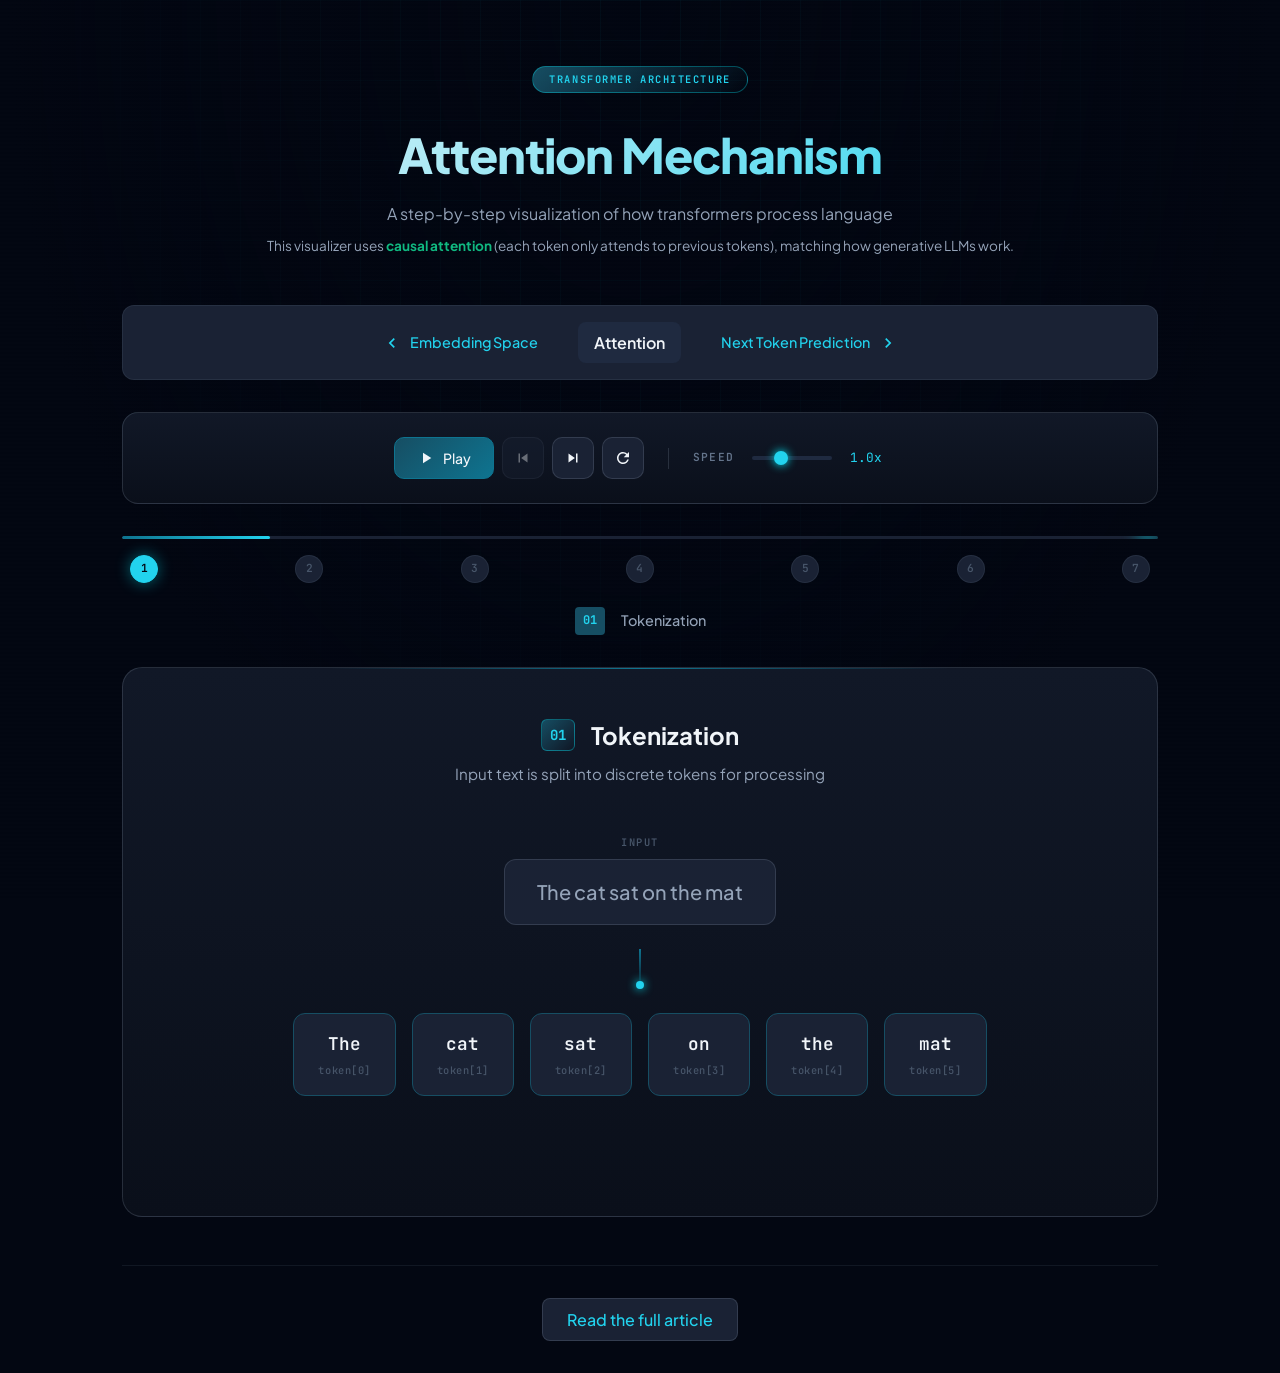
==== commit 20c1fa33: "docs: sync articles from thought-leadership" ====
--- a/2026-01-24-attention/visualizer/index.html
+++ b/2026-01-24-attention/visualizer/index.html
@@ -19,10 +19,16 @@
             <div class="badge">TRANSFORMER ARCHITECTURE</div>
             <h1>Attention Mechanism</h1>
             <p class="subtitle">A step-by-step visualization of how transformers process language</p>
-            <p class="causal-note" style="font-size: 0.85rem; color: #94a3b8; margin-top: 0.5rem;">This visualizer uses <strong style="color: #10b981;">causal attention</strong> (each token only attends to previous tokens), matching how generative LLMs like GPT and Claude work.</p>
+            <p class="causal-note" style="font-size: 0.85rem; color: #94a3b8; margin-top: 0.5rem;">This visualizer uses <strong style="color: #10b981;">causal attention</strong> (each token only attends to previous tokens), matching how generative LLMs work.</p>
         </header>
 
         <nav class="visualizer-nav">
+            <a href="embeddings.html" class="nav-link">
+                <svg class="nav-icon" viewBox="0 0 24 24" fill="currentColor">
+                    <path d="M15.41 7.41L14 6l-6 6 6 6 1.41-1.41L10.83 12z"/>
+                </svg>
+                Embedding Space
+            </a>
             <span class="nav-current">Attention</span>
             <a href="prediction.html" class="nav-link">
                 Next Token Prediction
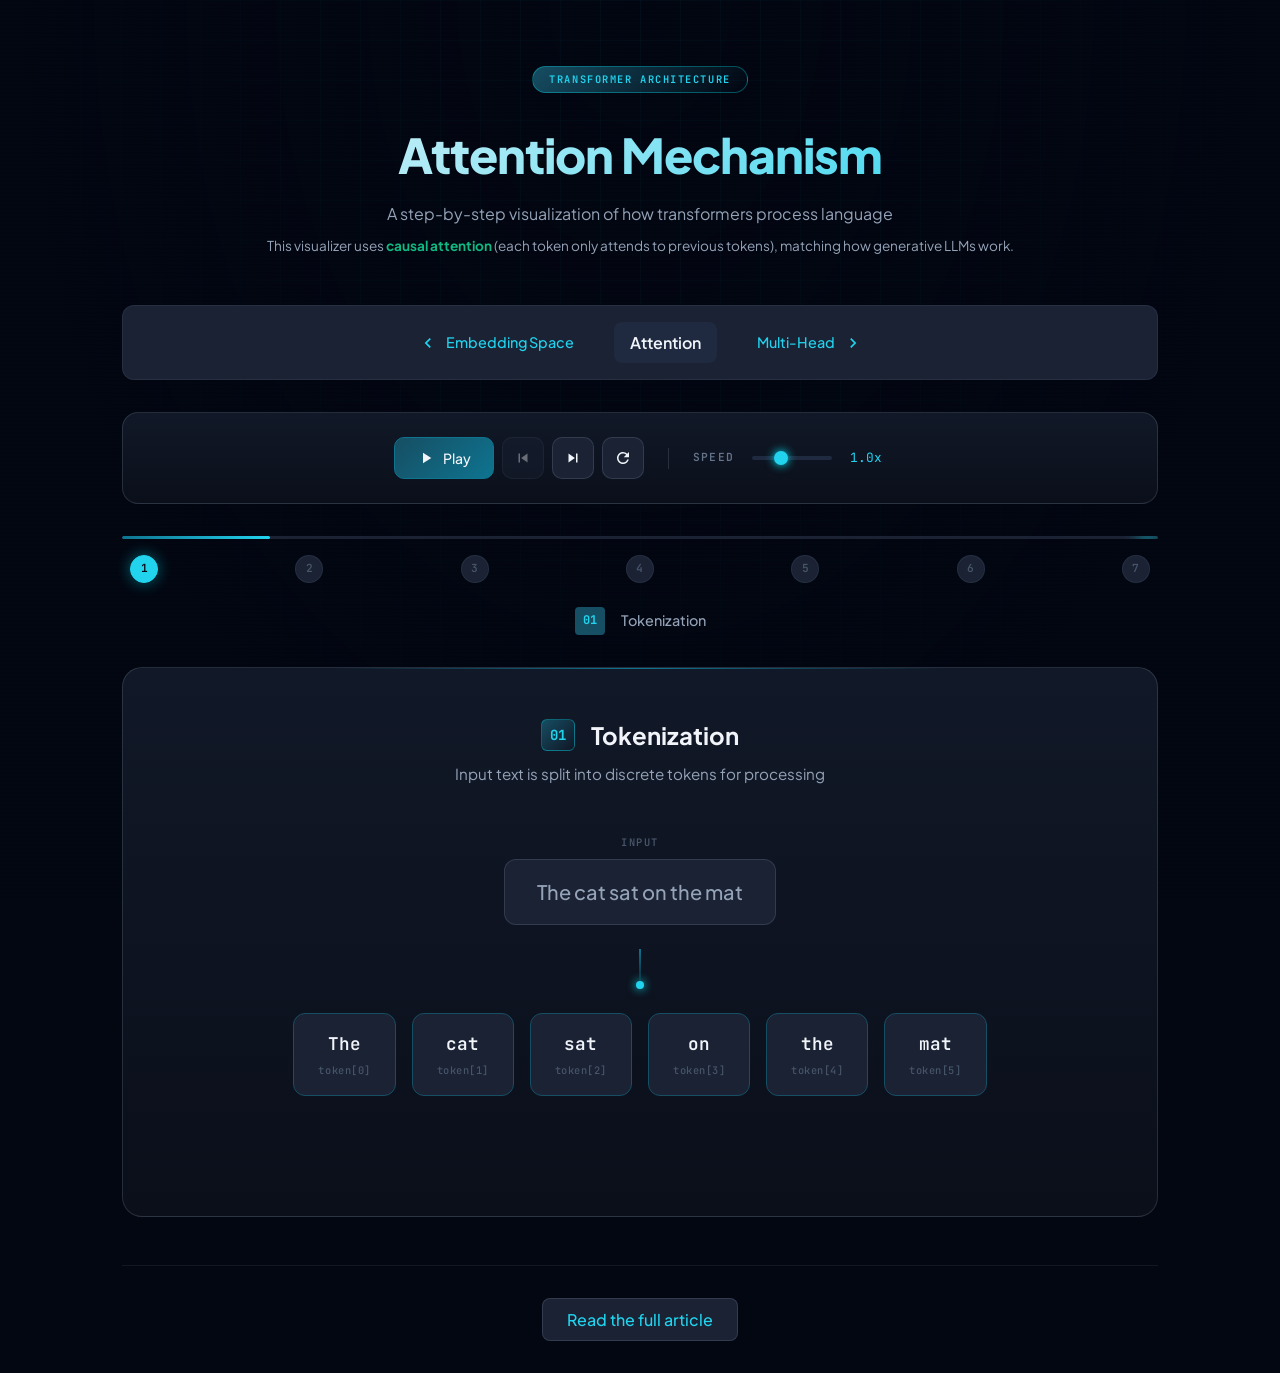
==== commit 339e3301: "docs: sync articles from thought-leadership" ====
--- a/2026-01-24-attention/visualizer/index.html
+++ b/2026-01-24-attention/visualizer/index.html
@@ -30,8 +30,8 @@
                 Embedding Space
             </a>
             <span class="nav-current">Attention</span>
-            <a href="prediction.html" class="nav-link">
-                Next Token Prediction
+            <a href="multihead.html" class="nav-link">
+                Multi-Head
                 <svg class="nav-icon" viewBox="0 0 24 24" fill="currentColor">
                     <path d="M8.59 16.59L13.17 12 8.59 7.41 10 6l6 6-6 6-1.41-1.41z"/>
                 </svg>
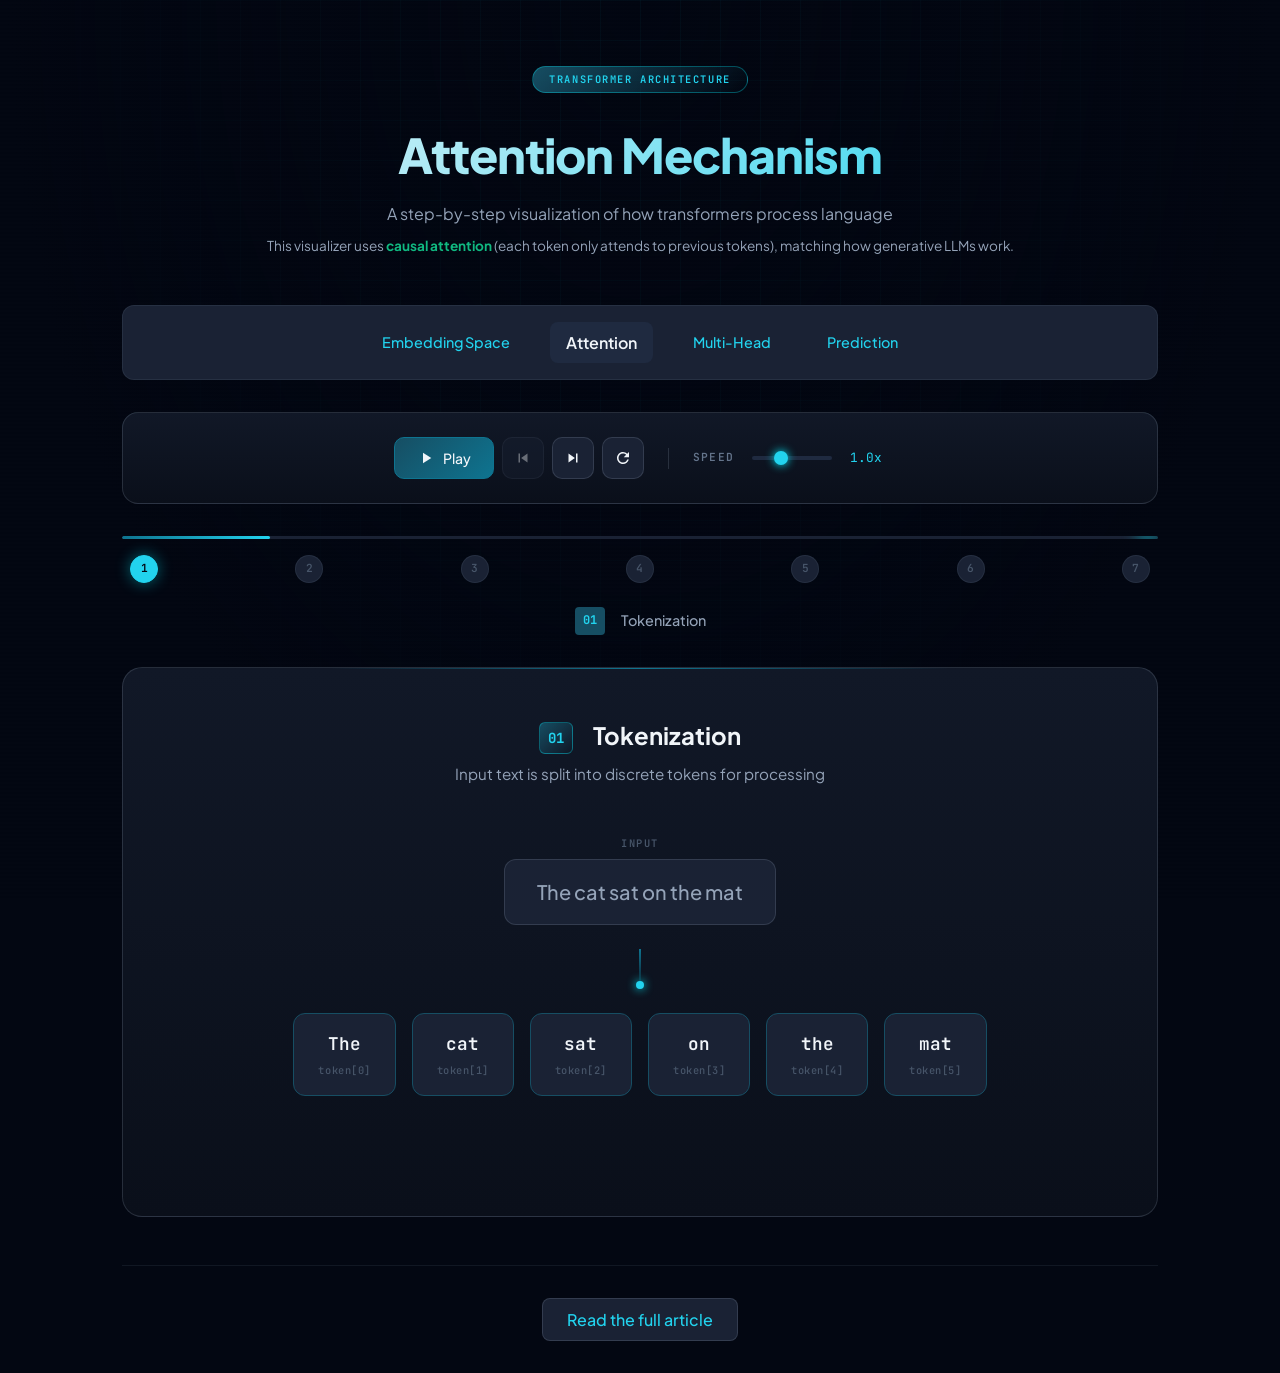
==== commit b58c398b: "docs: sync articles from thought-leadership" ====
--- a/2026-01-24-attention/visualizer/index.html
+++ b/2026-01-24-attention/visualizer/index.html
@@ -23,19 +23,10 @@
         </header>
 
         <nav class="visualizer-nav">
-            <a href="embeddings.html" class="nav-link">
-                <svg class="nav-icon" viewBox="0 0 24 24" fill="currentColor">
-                    <path d="M15.41 7.41L14 6l-6 6 6 6 1.41-1.41L10.83 12z"/>
-                </svg>
-                Embedding Space
-            </a>
+            <a href="embeddings.html" class="nav-link">Embedding Space</a>
             <span class="nav-current">Attention</span>
-            <a href="multihead.html" class="nav-link">
-                Multi-Head
-                <svg class="nav-icon" viewBox="0 0 24 24" fill="currentColor">
-                    <path d="M8.59 16.59L13.17 12 8.59 7.41 10 6l6 6-6 6-1.41-1.41z"/>
-                </svg>
-            </a>
+            <a href="multihead.html" class="nav-link">Multi-Head</a>
+            <a href="prediction.html" class="nav-link">Prediction</a>
         </nav>
 
         <div class="control-panel">
--- a/2026-01-24-attention/visualizer/style.css
+++ b/2026-01-24-attention/visualizer/style.css
@@ -77,6 +77,15 @@
     min-height: 100vh;
     line-height: 1.6;
     overflow-x: hidden;
+}
+
+/* Ensure subscripts render properly (including in flex containers) */
+sub {
+    font-size: 0.7em;
+    vertical-align: baseline;
+    position: relative;
+    top: 0.3em;
+    line-height: 0;
 }
 
 /* ===== GRID BACKGROUND ===== */
@@ -460,13 +469,16 @@
     font-weight: 700;
     margin: 0 0 var(--space-sm) 0;
     color: var(--text-primary);
-    display: flex;
-    align-items: center;
-    justify-content: center;
-    gap: var(--space-md);
+    text-align: center;
+}
+
+.step-header h2 .step-icon {
+    margin-right: var(--space-md);
 }
 
 .step-icon {
+    display: inline-block;
+    vertical-align: middle;
     font-family: var(--font-mono);
     font-size: 0.875rem;
     font-weight: 700;
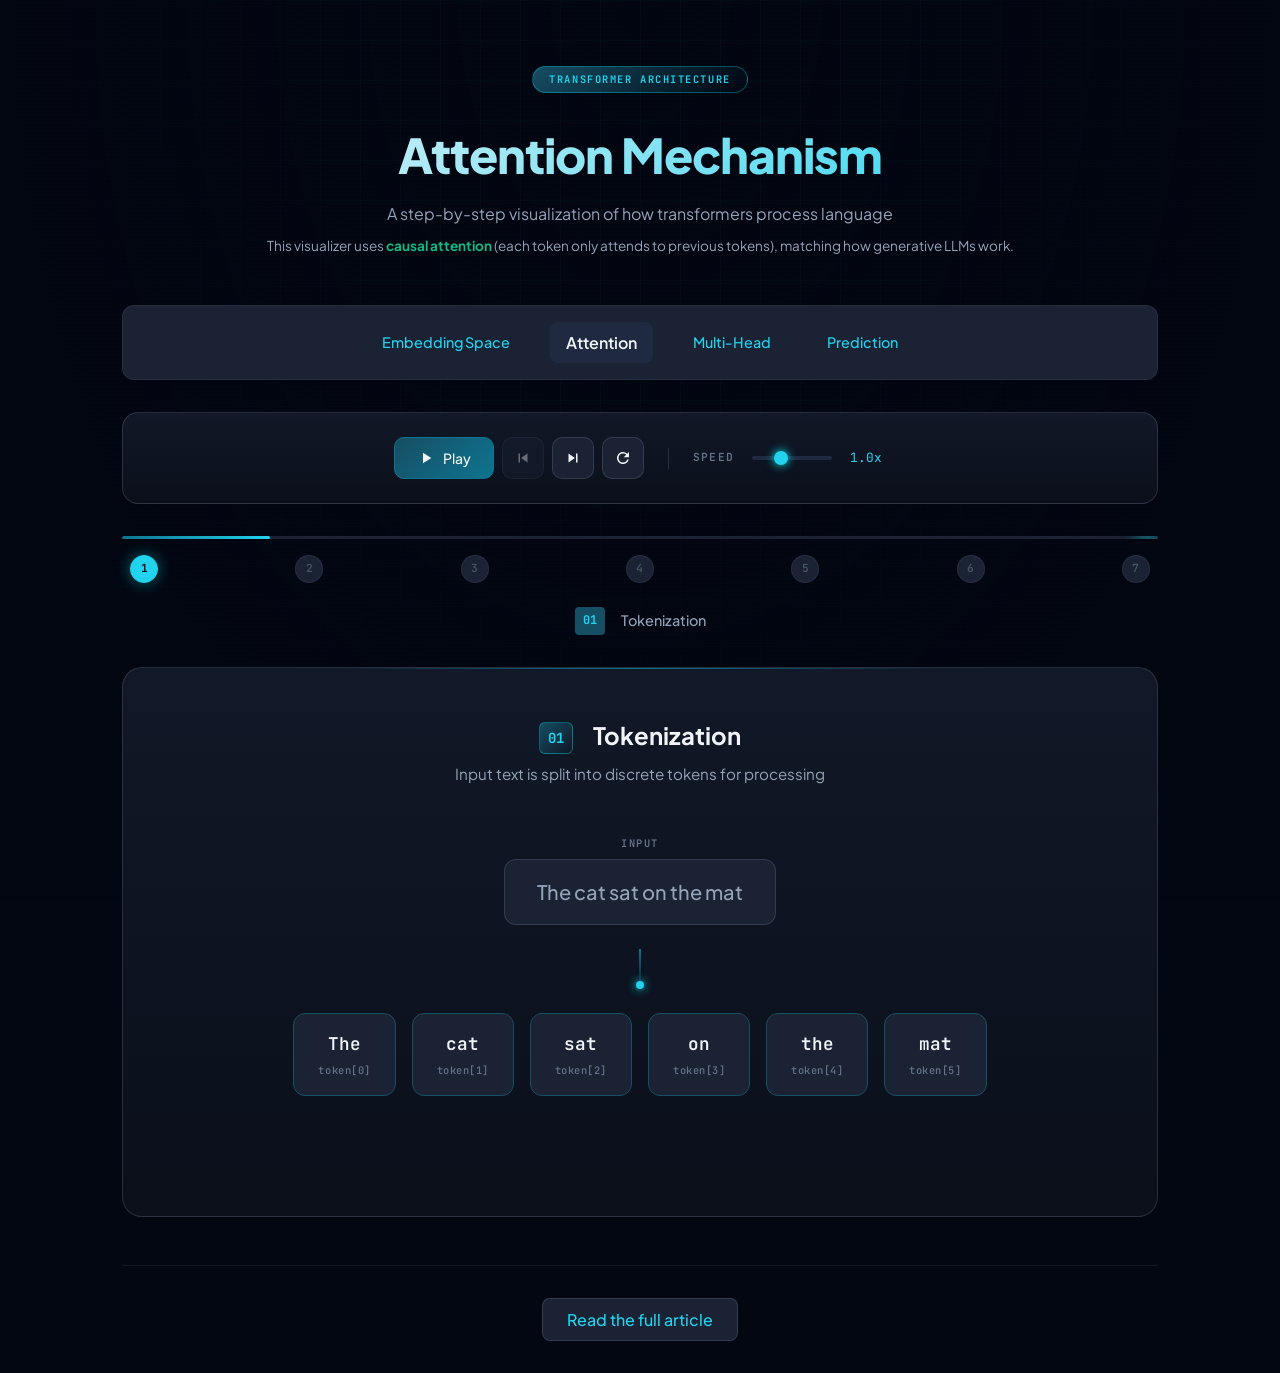
==== commit e827c90a: "docs: sync articles from thought-leadership" ====
--- a/2026-01-24-attention/visualizer/index.html
+++ b/2026-01-24-attention/visualizer/index.html
@@ -253,8 +253,8 @@
                                 <path d="M9 21c0 .55.45 1 1 1h4c.55 0 1-.45 1-1v-1H9v1zm3-19C8.14 2 5 5.14 5 9c0 2.38 1.19 4.47 3 5.74V17c0 .55.45 1 1 1h6c.55 0 1-.45 1-1v-2.26c1.81-1.27 3-3.36 3-5.74 0-3.86-3.14-7-7-7z"/>
                             </svg>
                         </div>
-                        <p><strong>"sat"</strong> now encodes information about <strong>"cat"</strong> (the subject) and <strong>"The"</strong> (context)</p>
-                        <p class="insight-detail">With causal attention, each token only sees previous tokens. This is how generative LLMs build context left-to-right.</p>
+                        <p><strong>"sat"</strong> now encodes information about <strong>"cat"</strong> (the subject performing the action)</p>
+                        <p class="insight-detail">With causal attention, each token only sees previous tokens. "sat" strongly attends to "cat" (80%) to understand who is performing the action.</p>
                     </div>
                 </div>
             </section>
--- a/2026-01-24-attention/visualizer/style.css
+++ b/2026-01-24-attention/visualizer/style.css
@@ -511,7 +511,7 @@
     font-size: 0.65rem;
     font-weight: 600;
     letter-spacing: 0.15em;
-    color: var(--text-dim);
+    color: var(--text-tertiary);
 }
 
 .input-text {
@@ -608,7 +608,7 @@
 .token-index {
     font-size: 0.65rem;
     font-weight: 500;
-    color: var(--text-dim);
+    color: var(--text-tertiary);
     letter-spacing: 0.05em;
 }
 
@@ -650,7 +650,7 @@
 .embedding-vector-text {
     font-family: var(--font-mono);
     font-size: 0.65rem;
-    color: var(--text-dim);
+    color: var(--text-tertiary);
     letter-spacing: -0.02em;
 }
 
@@ -725,7 +725,7 @@
 .value-column h3 { color: var(--value-glow); }
 
 .qkv-desc {
-    color: var(--text-dim);
+    color: var(--text-tertiary);
     font-size: 0.8rem;
     font-style: italic;
     margin: 0 0 var(--space-md) 0;
@@ -773,7 +773,7 @@
 .qkv-vector-text {
     font-family: var(--font-mono);
     font-size: 0.6rem;
-    color: var(--text-dim);
+    color: var(--text-tertiary);
     flex: 1;
     text-align: right;
 }
@@ -863,7 +863,7 @@
 
 .legend-desc {
     font-size: 0.75rem;
-    color: var(--text-dim);
+    color: var(--text-tertiary);
     font-style: italic;
 }
 
@@ -1065,7 +1065,7 @@
     font-size: 0.65rem;
     font-weight: 600;
     letter-spacing: 0.15em;
-    color: var(--text-dim);
+    color: var(--text-tertiary);
 }
 
 .weighted-token {
@@ -1112,7 +1112,7 @@
 }
 
 .weight-times {
-    color: var(--text-dim);
+    color: var(--text-tertiary);
 }
 
 .weight-token {
@@ -1124,11 +1124,11 @@
 .weight-vector-text {
     font-family: var(--font-mono);
     font-size: 0.7rem;
-    color: var(--text-dim);
+    color: var(--text-tertiary);
 }
 
 .weight-equals {
-    color: var(--text-dim);
+    color: var(--text-tertiary);
 }
 
 .weight-partial {
@@ -1242,7 +1242,7 @@
 .attention-bar-label {
     width: 26px;
     text-align: right;
-    color: var(--text-dim);
+    color: var(--text-tertiary);
     font-family: var(--font-mono);
     font-weight: 500;
 }
@@ -1283,7 +1283,7 @@
     text-align: right;
     font-family: var(--font-mono);
     font-weight: 600;
-    color: var(--text-dim);
+    color: var(--text-tertiary);
 }
 
 .attention-bar-fill.high + .attention-bar-value,
@@ -1396,8 +1396,25 @@
         padding: var(--space-md);
     }
 
+    header h1 {
+        font-size: 1.75rem;
+    }
+
+    .subtitle {
+        font-size: 0.9rem;
+    }
+
     .visualization-area {
         padding: var(--space-lg);
+        min-height: auto;
+    }
+
+    .step-header h2 {
+        font-size: 1.2rem;
+    }
+
+    .step-desc {
+        font-size: 0.85rem;
     }
 
     .qkv-container {
@@ -1407,6 +1424,12 @@
 
     .control-panel {
         flex-direction: column;
+        padding: var(--space-md);
+    }
+
+    .control-group {
+        flex-wrap: wrap;
+        justify-content: center;
     }
 
     .speed-control {
@@ -1422,23 +1445,33 @@
         flex-direction: column;
         gap: var(--space-md);
         align-items: flex-start;
+        padding: var(--space-sm) var(--space-md);
     }
 
     .legend-desc {
         display: none;
     }
 
+    .matrix-container {
+        overflow-x: auto;
+        padding-bottom: var(--space-md);
+    }
+
     .attention-cell,
     .matrix-label {
+        width: 36px;
+        height: 36px;
+        font-size: 0.55rem;
+    }
+
+    .matrix-row-label {
         width: 40px;
-        height: 40px;
-        font-size: 0.6rem;
-    }
-
-    .matrix-row-label {
-        width: 44px;
-        height: 40px;
-        font-size: 0.6rem;
+        height: 36px;
+        font-size: 0.55rem;
+    }
+
+    .matrix-labels-top {
+        padding-left: 44px;
     }
 
     .matrix-y-axis {
@@ -1449,14 +1482,78 @@
         position: static;
         transform: none;
         margin-top: var(--space-md);
+        padding-left: 44px;
+    }
+
+    .formula-display code {
+        font-size: 0.75rem;
+        padding: var(--space-xs) var(--space-md);
     }
 
     .output-tokens {
         grid-template-columns: repeat(2, 1fr);
     }
+
+    .output-insight {
+        flex-direction: column;
+        text-align: center;
+        gap: var(--space-md);
+    }
+
+    .tokens-container {
+        gap: var(--space-sm);
+    }
+
+    .token {
+        padding: var(--space-sm) var(--space-md);
+    }
+
+    .token-text {
+        font-size: 0.95rem;
+    }
+
+    .embeddings-container {
+        gap: var(--space-md);
+    }
+
+    .embedding {
+        min-width: 120px;
+        padding: var(--space-sm);
+    }
+
+    .weighted-example {
+        padding: var(--space-md);
+    }
+
+    .weighted-token {
+        font-size: 1.2rem;
+    }
+
+    .weight-term {
+        flex-wrap: wrap;
+        font-size: 0.75rem;
+    }
 }
 
 @media (max-width: 480px) {
+    .container {
+        padding: var(--space-sm);
+    }
+
+    header h1 {
+        font-size: 1.5rem;
+    }
+
+    .badge {
+        font-size: 0.55rem;
+        padding: var(--space-xs) var(--space-sm);
+    }
+
+    .visualization-area {
+        padding: var(--space-md);
+        border-radius: 12px;
+    }
+
     .output-tokens {
         grid-template-columns: 1fr;
     }
@@ -1464,4 +1561,98 @@
     .step-markers {
         display: none;
     }
-}
+
+    .step-label {
+        flex-direction: column;
+        gap: var(--space-sm);
+    }
+
+    .attention-cell,
+    .matrix-label {
+        width: 32px;
+        height: 32px;
+        font-size: 0.5rem;
+    }
+
+    .matrix-row-label {
+        width: 36px;
+        height: 32px;
+        font-size: 0.5rem;
+    }
+
+    .matrix-labels-top {
+        padding-left: 40px;
+    }
+
+    .matrix-x-axis {
+        padding-left: 40px;
+    }
+
+    .qkv-item {
+        max-width: 100%;
+    }
+
+    .input-text {
+        font-size: 1rem;
+        padding: var(--space-sm) var(--space-md);
+    }
+
+    .progress-container {
+        margin-bottom: var(--space-md);
+    }
+}
+
+/* ===== NAVIGATION (shared across pages) ===== */
+.visualizer-nav {
+    display: flex;
+    align-items: center;
+    justify-content: center;
+    gap: var(--space-lg);
+    margin-bottom: var(--space-xl);
+    padding: var(--space-md);
+    background: var(--bg-tertiary);
+    border: 1px solid var(--border-subtle);
+    border-radius: 12px;
+    flex-wrap: wrap;
+}
+
+.nav-link {
+    display: flex;
+    align-items: center;
+    gap: var(--space-sm);
+    color: var(--cyan-bright);
+    text-decoration: none;
+    font-size: 0.9rem;
+    font-weight: 500;
+    padding: var(--space-sm) var(--space-md);
+    border-radius: 8px;
+    transition: all 0.2s var(--ease-in-out);
+    white-space: nowrap;
+}
+
+.nav-link:hover {
+    background: var(--bg-elevated);
+    color: var(--cyan-glow);
+}
+
+.nav-current {
+    color: var(--text-primary);
+    font-weight: 600;
+    padding: var(--space-sm) var(--space-md);
+    background: var(--bg-elevated);
+    border-radius: 8px;
+    white-space: nowrap;
+}
+
+@media (max-width: 600px) {
+    .visualizer-nav {
+        gap: var(--space-sm);
+        padding: var(--space-sm);
+    }
+
+    .nav-link,
+    .nav-current {
+        font-size: 0.75rem;
+        padding: var(--space-xs) var(--space-sm);
+    }
+}
--- a/2026-01-24-attention/visualizer/prediction.css
+++ b/2026-01-24-attention/visualizer/prediction.css
@@ -1,48 +1,5 @@
 /* Prediction Visualizer - Additional Styles */
-
-/* ===== NAVIGATION ===== */
-.visualizer-nav {
-    display: flex;
-    align-items: center;
-    justify-content: center;
-    gap: var(--space-lg);
-    margin-bottom: var(--space-xl);
-    padding: var(--space-md);
-    background: var(--bg-tertiary);
-    border: 1px solid var(--border-subtle);
-    border-radius: 12px;
-}
-
-.nav-link {
-    display: flex;
-    align-items: center;
-    gap: var(--space-sm);
-    color: var(--cyan-bright);
-    text-decoration: none;
-    font-size: 0.9rem;
-    font-weight: 500;
-    padding: var(--space-sm) var(--space-md);
-    border-radius: 8px;
-    transition: all 0.2s var(--ease-in-out);
-}
-
-.nav-link:hover {
-    background: var(--bg-elevated);
-    color: var(--cyan-glow);
-}
-
-.nav-icon {
-    width: 20px;
-    height: 20px;
-}
-
-.nav-current {
-    color: var(--text-primary);
-    font-weight: 600;
-    padding: var(--space-sm) var(--space-md);
-    background: var(--bg-elevated);
-    border-radius: 8px;
-}
+/* Navigation styles are in style.css */
 
 /* ===== STEP 1: CONTEXT INPUT ===== */
 .context-display {
@@ -58,7 +15,7 @@
     font-size: 0.65rem;
     font-weight: 600;
     letter-spacing: 0.15em;
-    color: var(--text-dim);
+    color: var(--text-tertiary);
 }
 
 .context-text {
@@ -120,7 +77,7 @@
 .enriched-token .token-index {
     font-family: var(--font-mono);
     font-size: 0.6rem;
-    color: var(--text-dim);
+    color: var(--text-tertiary);
 }
 
 .last-token-highlight {
@@ -184,7 +141,7 @@
     font-size: 0.7rem;
     font-weight: 600;
     letter-spacing: 0.1em;
-    color: var(--text-dim);
+    color: var(--text-tertiary);
     margin-bottom: var(--space-sm);
 }
 
@@ -218,7 +175,7 @@
 .arrow-label {
     font-family: var(--font-mono);
     font-size: 0.7rem;
-    color: var(--text-dim);
+    color: var(--text-tertiary);
 }
 
 .arrow-head svg {
@@ -325,7 +282,7 @@
     width: 200px;
     justify-content: space-between;
     font-size: 0.65rem;
-    color: var(--text-dim);
+    color: var(--text-tertiary);
 }
 
 .temp-label-low {
@@ -447,7 +404,7 @@
     font-size: 0.65rem;
     font-weight: 600;
     letter-spacing: 0.1em;
-    color: var(--text-dim);
+    color: var(--text-tertiary);
     margin-bottom: var(--space-sm);
     display: block;
 }
@@ -599,7 +556,7 @@
 }
 
 .sel-value.dim {
-    color: var(--text-dim);
+    color: var(--text-tertiary);
 }
 
 .selection-result {
@@ -662,7 +619,7 @@
     font-size: 0.65rem;
     font-weight: 600;
     letter-spacing: 0.1em;
-    color: var(--text-dim);
+    color: var(--text-tertiary);
 }
 
 .selected-word {
@@ -736,7 +693,7 @@
     font-size: 0.6rem;
     font-weight: 600;
     letter-spacing: 0.1em;
-    color: var(--text-dim);
+    color: var(--text-tertiary);
 }
 
 .gen-tokens {
@@ -860,13 +817,22 @@
 
 .mask-cell.masked {
     background: rgba(71, 85, 105, 0.3);
-    color: var(--text-dim);
+    color: var(--text-tertiary);
 }
 
 /* ===== RESPONSIVE ===== */
 @media (max-width: 768px) {
     .projection-container {
         flex-direction: column;
+        gap: var(--space-md);
+    }
+
+    .hidden-state-box,
+    .logits-box {
+        min-width: auto;
+        width: 100%;
+        max-width: 280px;
+        padding: var(--space-md);
     }
 
     .projection-arrow {
@@ -878,8 +844,27 @@
         width: 60px;
     }
 
+    .temperature-control {
+        padding: var(--space-md);
+    }
+
+    .temp-slider-wrapper {
+        width: 100%;
+    }
+
+    .temperature-control input[type="range"] {
+        width: 100%;
+        max-width: 200px;
+    }
+
     .sampling-controls {
         flex-direction: column;
+        gap: var(--space-md);
+    }
+
+    .method-buttons {
+        flex-wrap: wrap;
+        justify-content: center;
     }
 
     .selection-visualization {
@@ -888,15 +873,38 @@
 
     .selection-chart {
         max-width: 100%;
+    }
+
+    .selection-result {
+        width: 100%;
+        max-width: 200px;
     }
 
     .gen-step {
         flex-direction: column;
         gap: var(--space-md);
+        padding: var(--space-md);
     }
 
     .gen-arrow {
         transform: rotate(90deg);
+    }
+
+    .gen-tokens {
+        justify-content: center;
+    }
+
+    .generation-controls {
+        flex-wrap: wrap;
+    }
+
+    .causal-mask-section {
+        padding: var(--space-md);
+        overflow-x: auto;
+    }
+
+    .mask-matrix {
+        min-width: max-content;
     }
 
     .mask-cell {
@@ -904,4 +912,112 @@
         height: 28px;
         font-size: 0.55rem;
     }
-}
+
+    .probability-chart {
+        padding: 0 var(--space-sm);
+    }
+
+    .prob-token {
+        min-width: 60px;
+        font-size: 0.7rem;
+    }
+
+    .prob-value {
+        min-width: 45px;
+        font-size: 0.65rem;
+    }
+
+    .enriched-tokens-container {
+        gap: var(--space-sm);
+    }
+
+    .enriched-token {
+        padding: var(--space-sm) var(--space-md);
+    }
+
+    .enriched-token .token-text {
+        font-size: 0.95rem;
+    }
+
+    .context-text {
+        font-size: 1rem;
+        padding: var(--space-sm) var(--space-md);
+    }
+
+    .distribution-insight {
+        flex-direction: column;
+        text-align: center;
+        padding: var(--space-md);
+    }
+
+    .method-description {
+        font-size: 0.8rem;
+        padding: var(--space-sm) var(--space-md);
+    }
+}
+
+@media (max-width: 480px) {
+    .method-btn {
+        padding: var(--space-xs) var(--space-sm);
+        font-size: 0.65rem;
+    }
+
+    .mask-cell {
+        min-width: 28px;
+        height: 24px;
+        font-size: 0.5rem;
+    }
+
+    .prob-bar {
+        gap: var(--space-sm);
+    }
+
+    .prob-token {
+        min-width: 50px;
+        font-size: 0.65rem;
+    }
+
+    .prob-track {
+        height: 20px;
+    }
+
+    .sel-token {
+        min-width: 50px;
+        font-size: 0.65rem;
+    }
+
+    .sel-track {
+        height: 16px;
+    }
+
+    .sel-value {
+        min-width: 40px;
+        font-size: 0.6rem;
+    }
+
+    .selected-word {
+        font-size: 1.2rem;
+    }
+
+    .dice svg {
+        width: 36px;
+        height: 36px;
+    }
+
+    .gen-token {
+        font-size: 0.75rem;
+        padding: 2px var(--space-xs);
+    }
+
+    .gen-next {
+        font-size: 1rem;
+    }
+
+    .highlight-label {
+        font-size: 0.6rem;
+    }
+
+    .last-token-highlight {
+        margin-top: var(--space-md);
+    }
+}
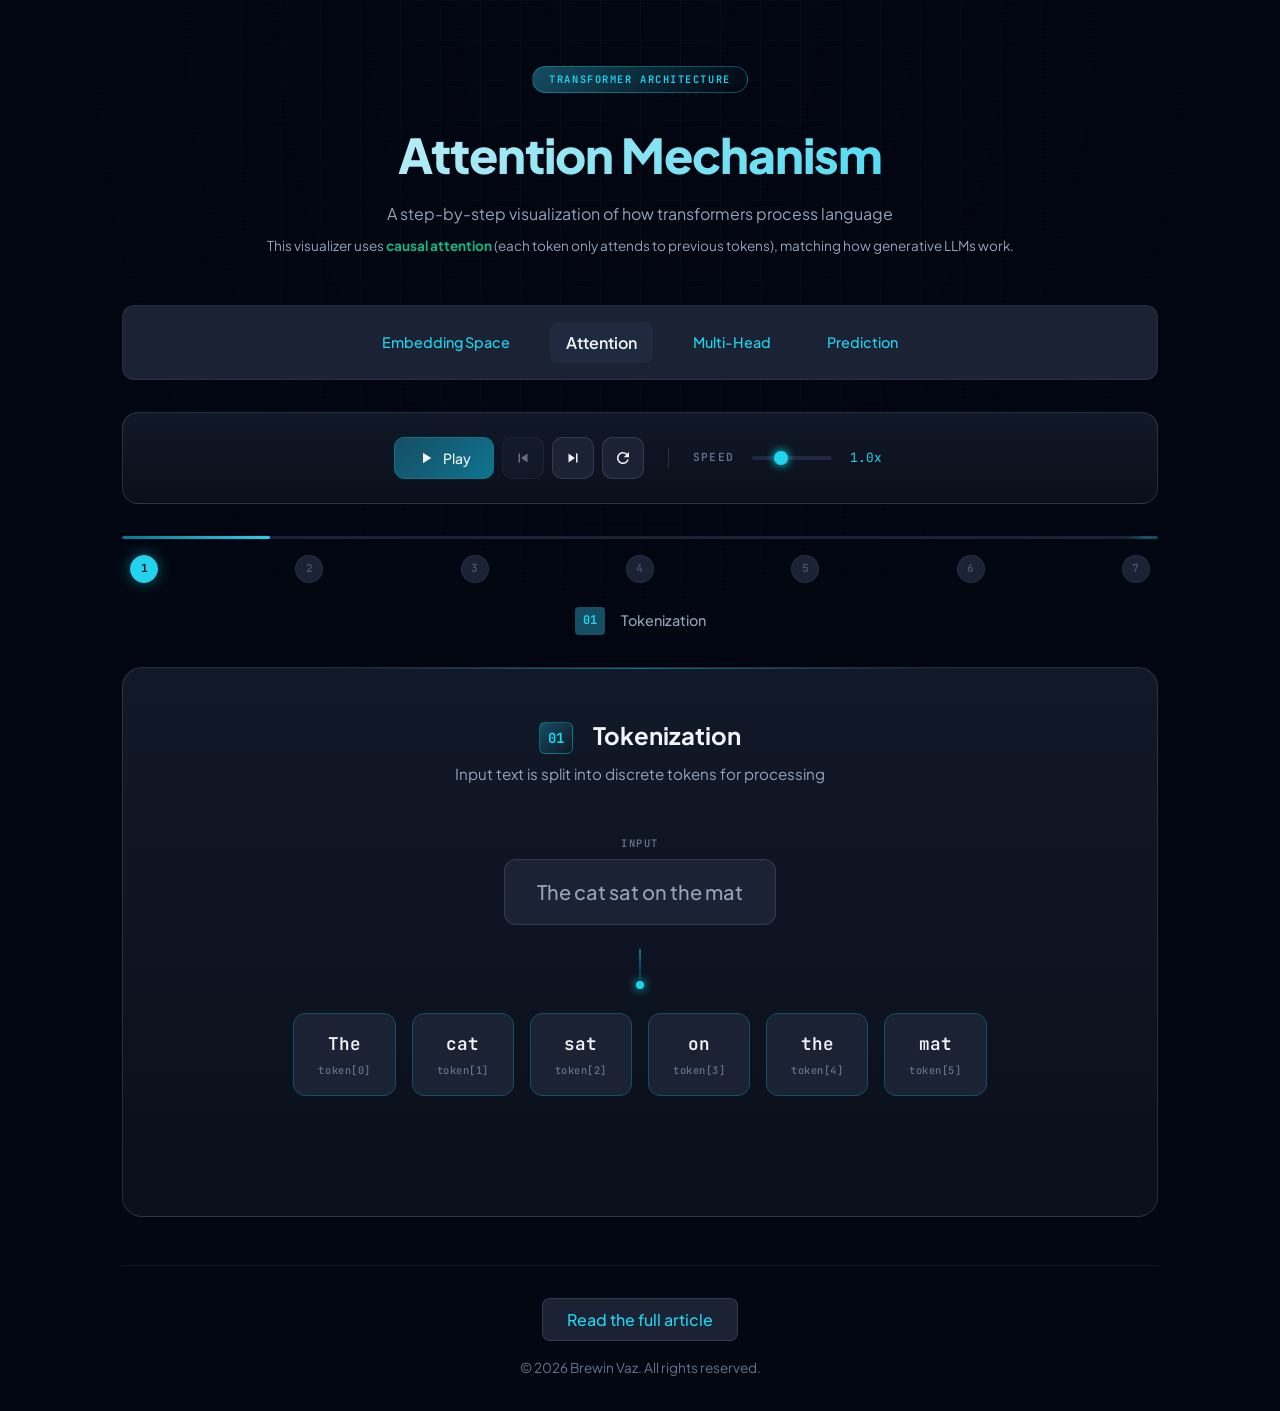
==== commit aeb1961d: "docs: sync articles from thought-leadership" ====
--- a/2026-01-24-attention/visualizer/index.html
+++ b/2026-01-24-attention/visualizer/index.html
@@ -263,6 +263,7 @@
         <footer>
             <div class="footer-content">
                 <a href="../attention-substack.md" class="article-link">Read the full article</a>
+                <p>&copy; 2026 Brewin Vaz. All rights reserved.</p>
             </div>
         </footer>
     </div>
--- a/2026-01-24-attention/visualizer/style.css
+++ b/2026-01-24-attention/visualizer/style.css
@@ -1357,7 +1357,7 @@
 
 footer p {
     margin: 0;
-    color: var(--text-dim);
+    color: var(--text-tertiary);
     font-size: 0.85rem;
 }
 
